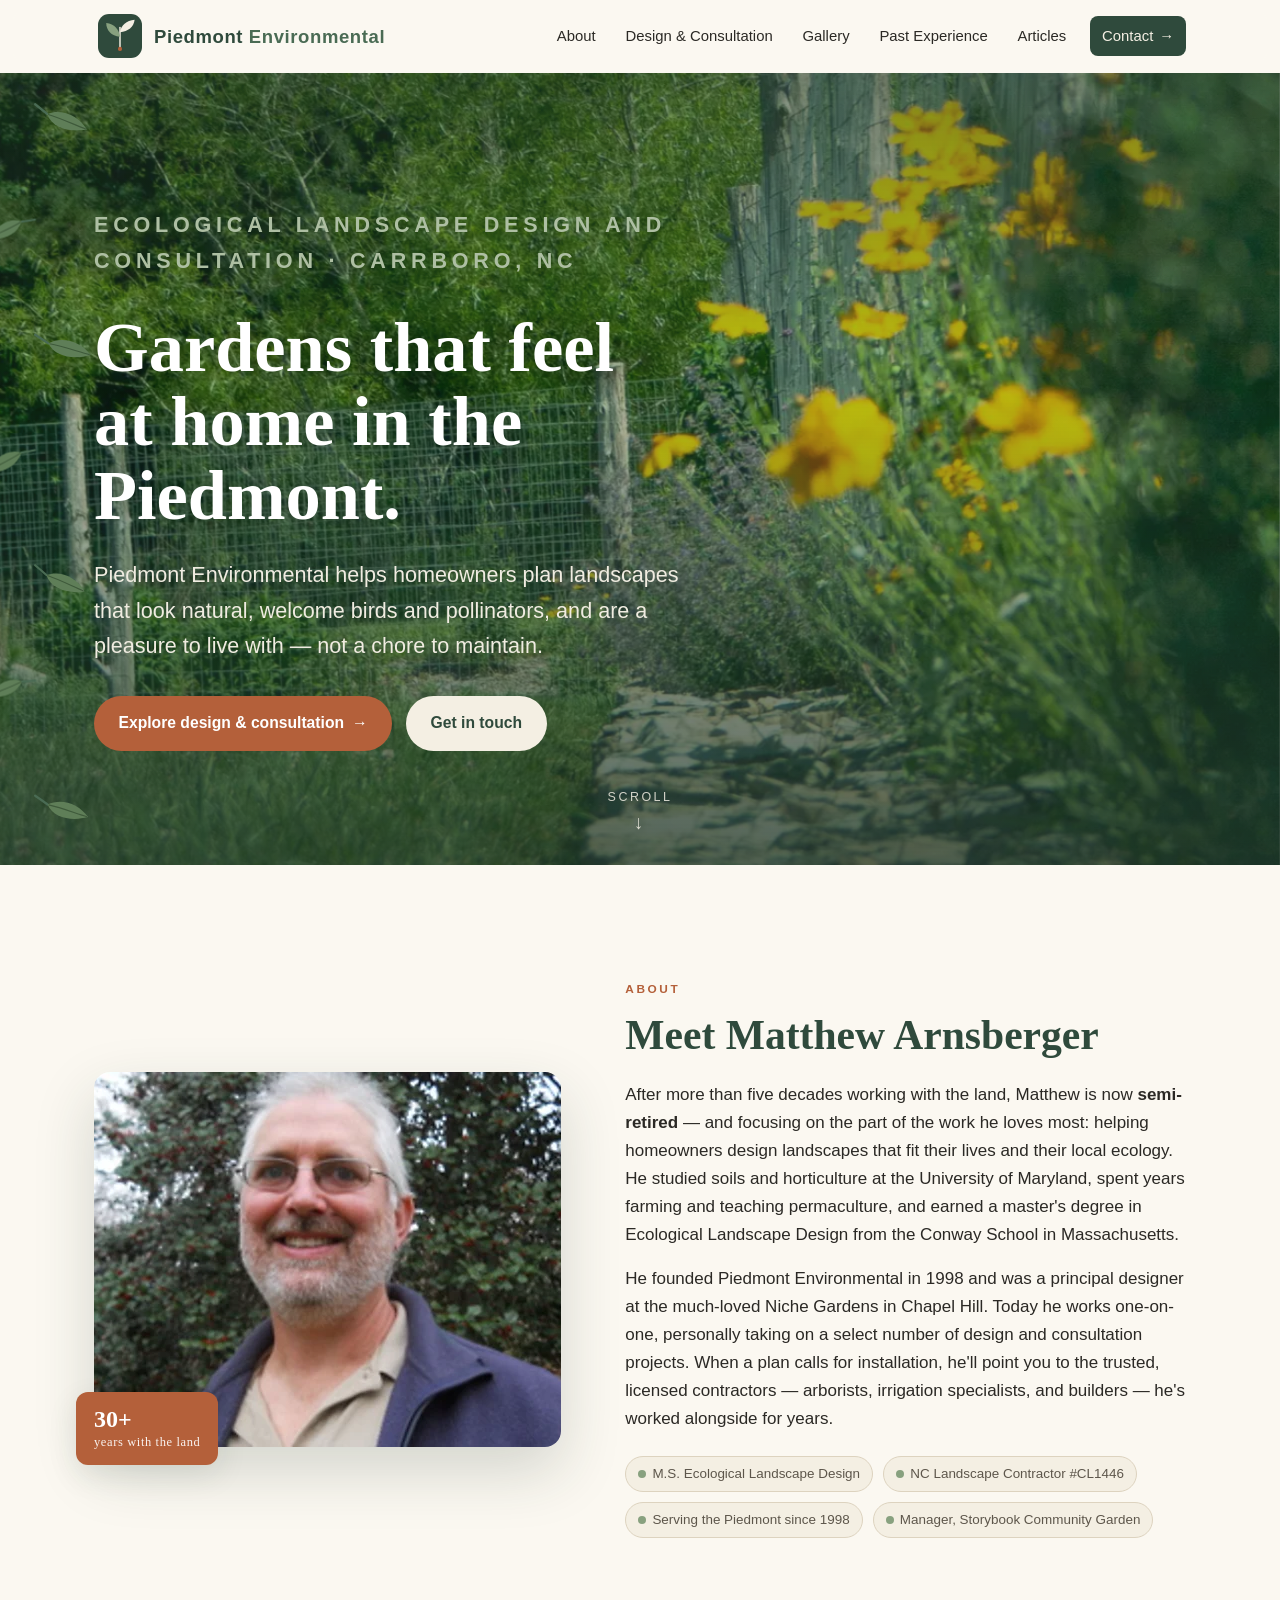
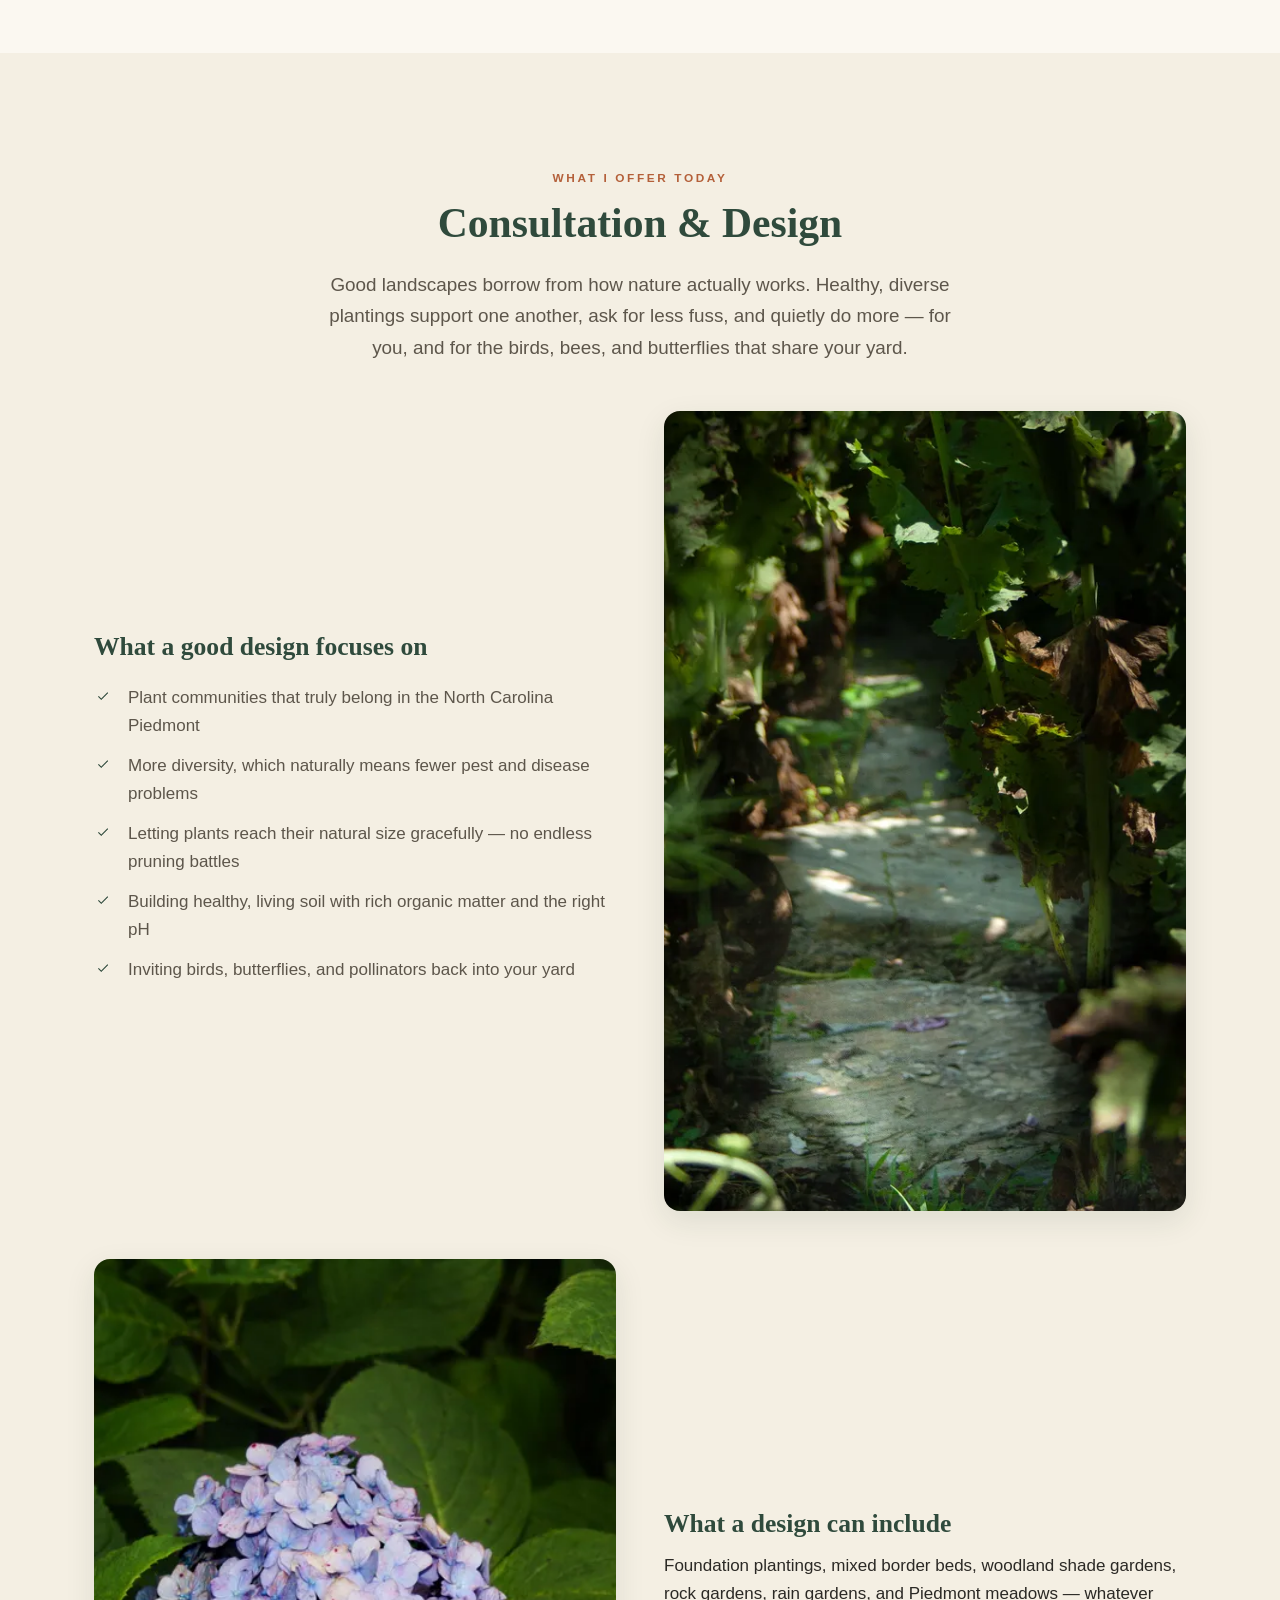
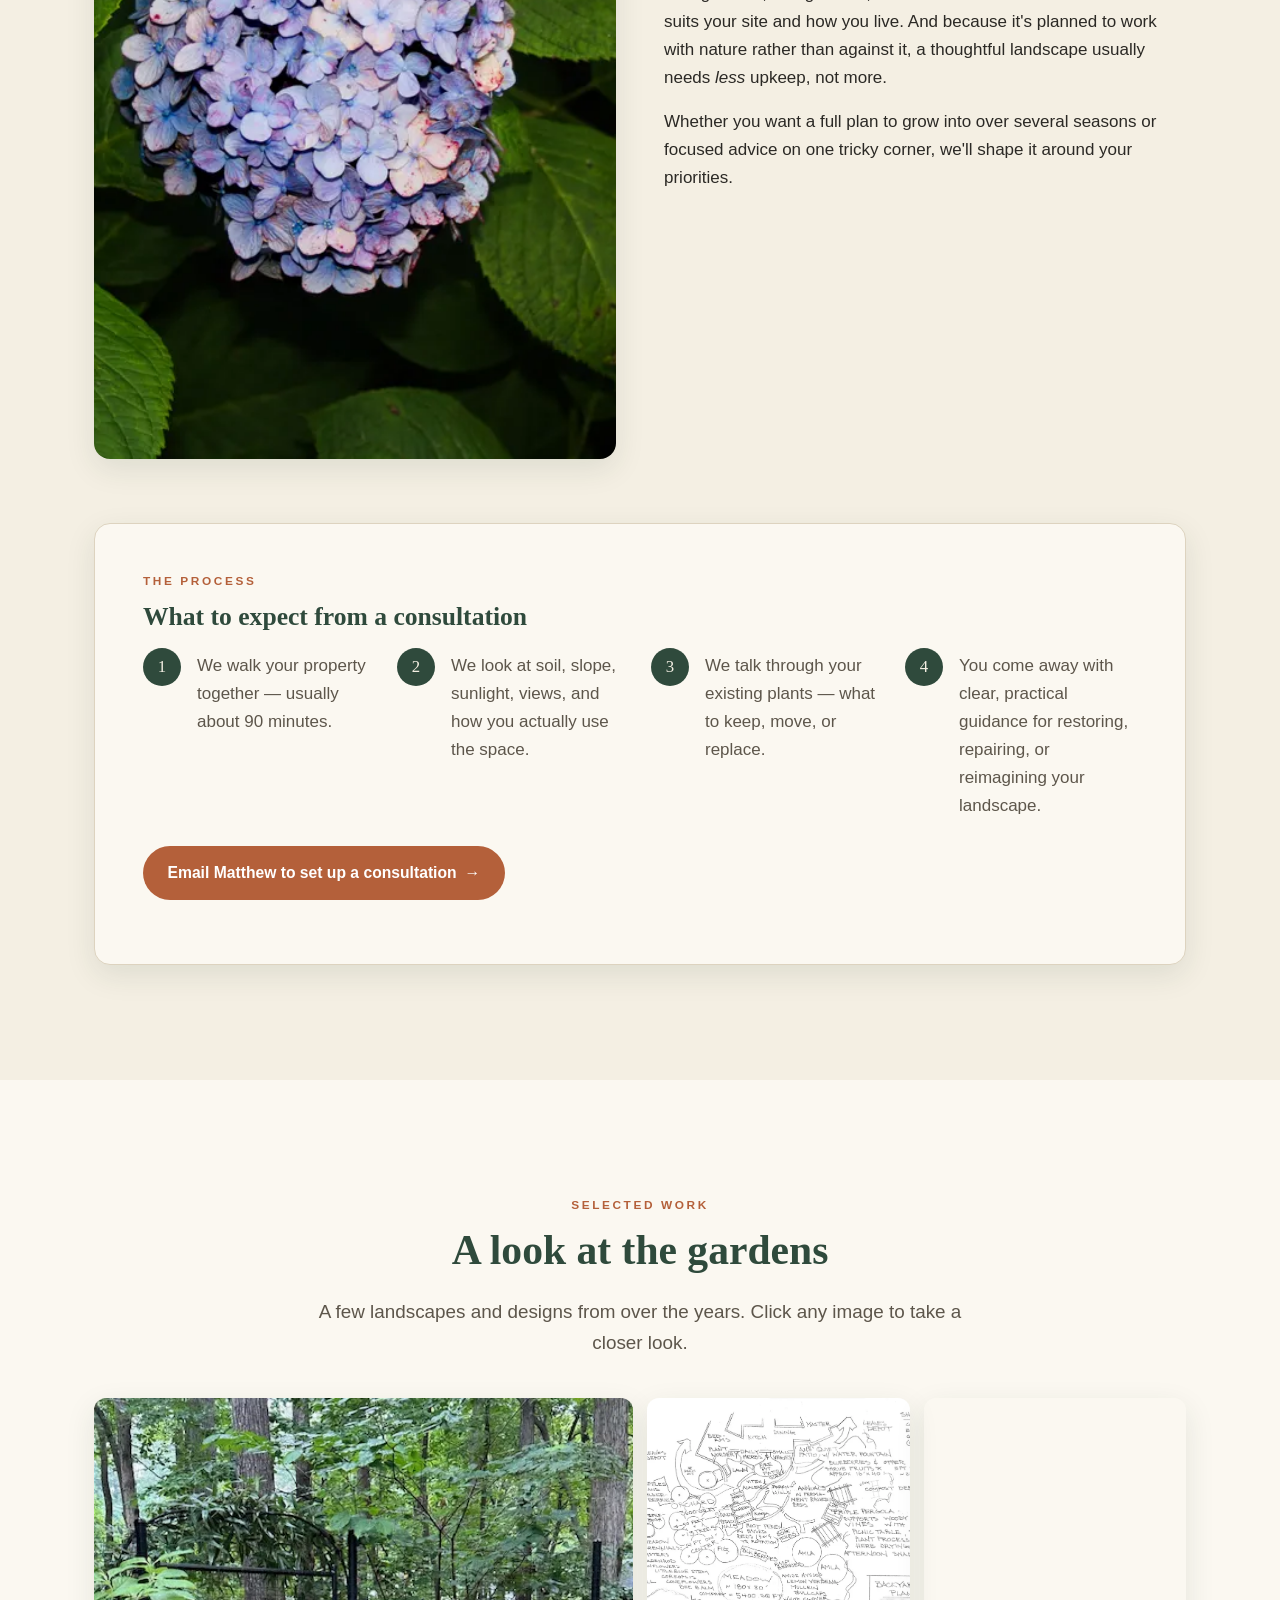
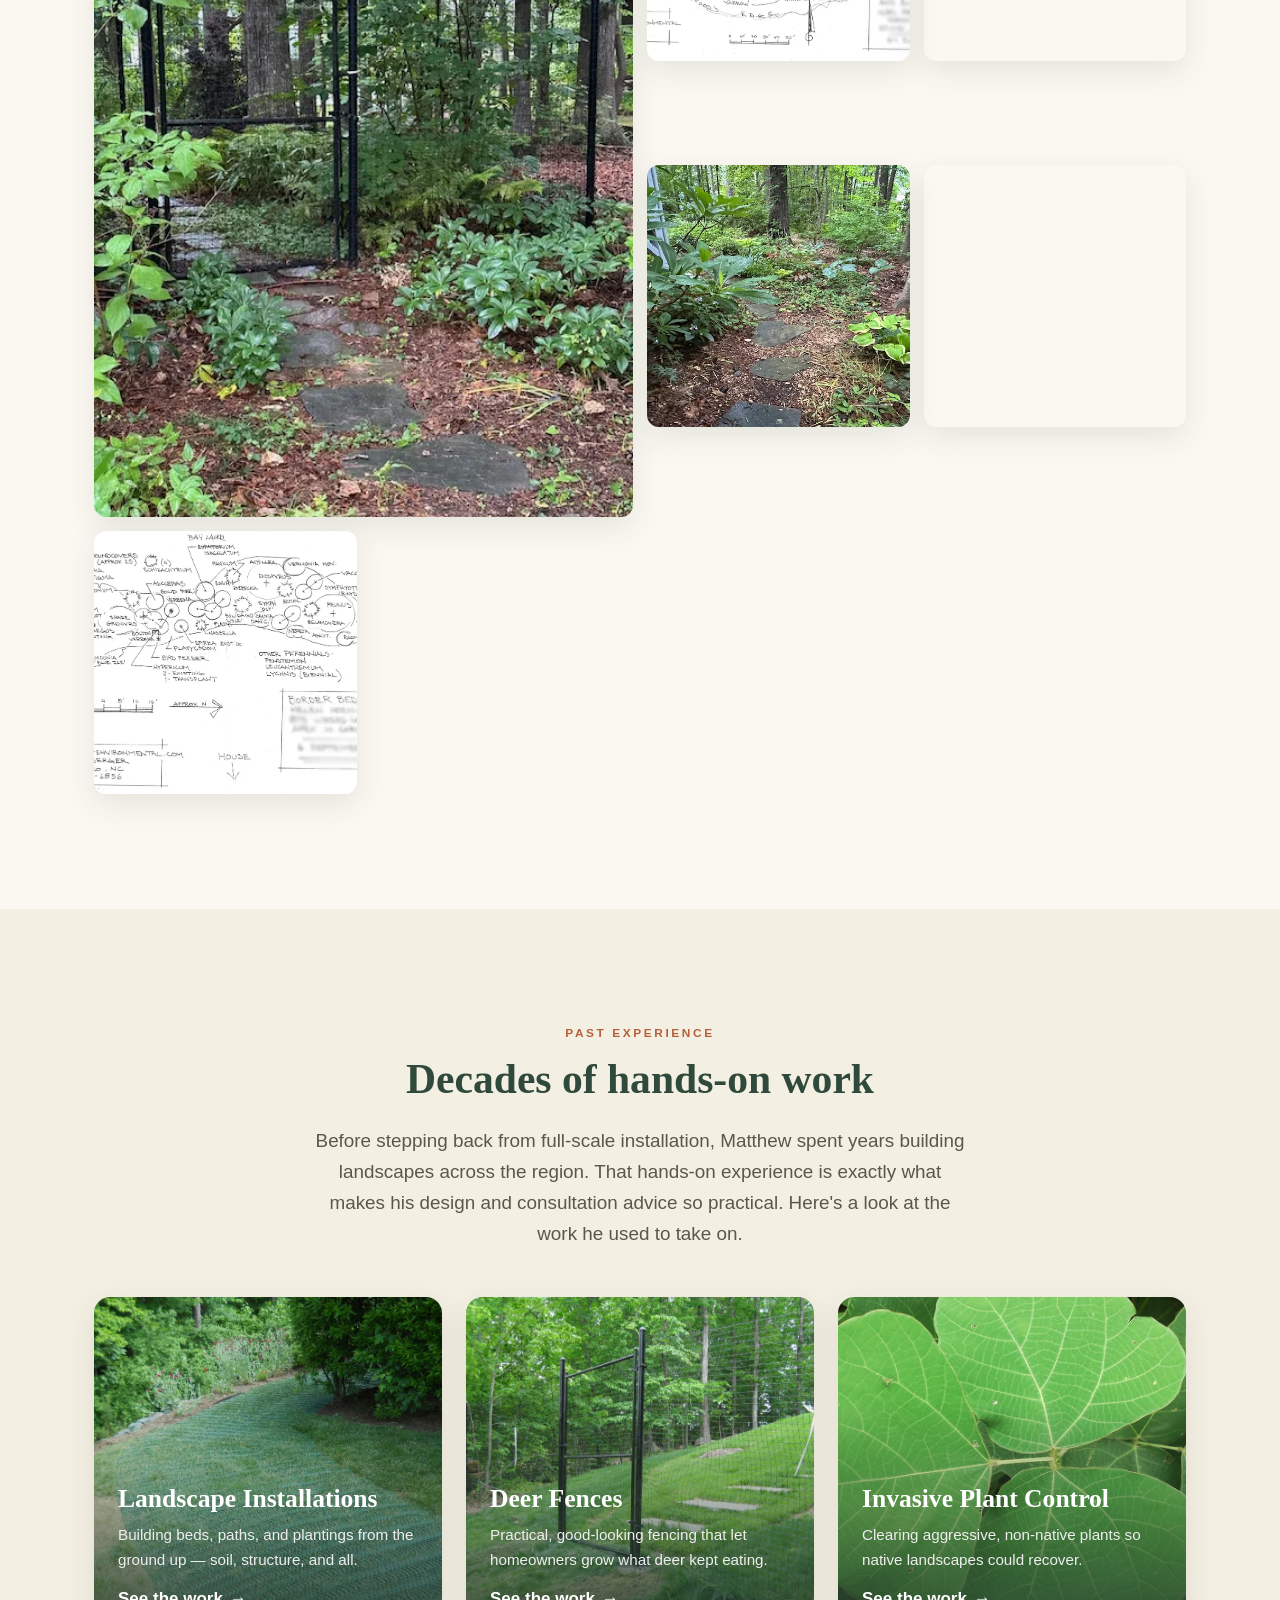
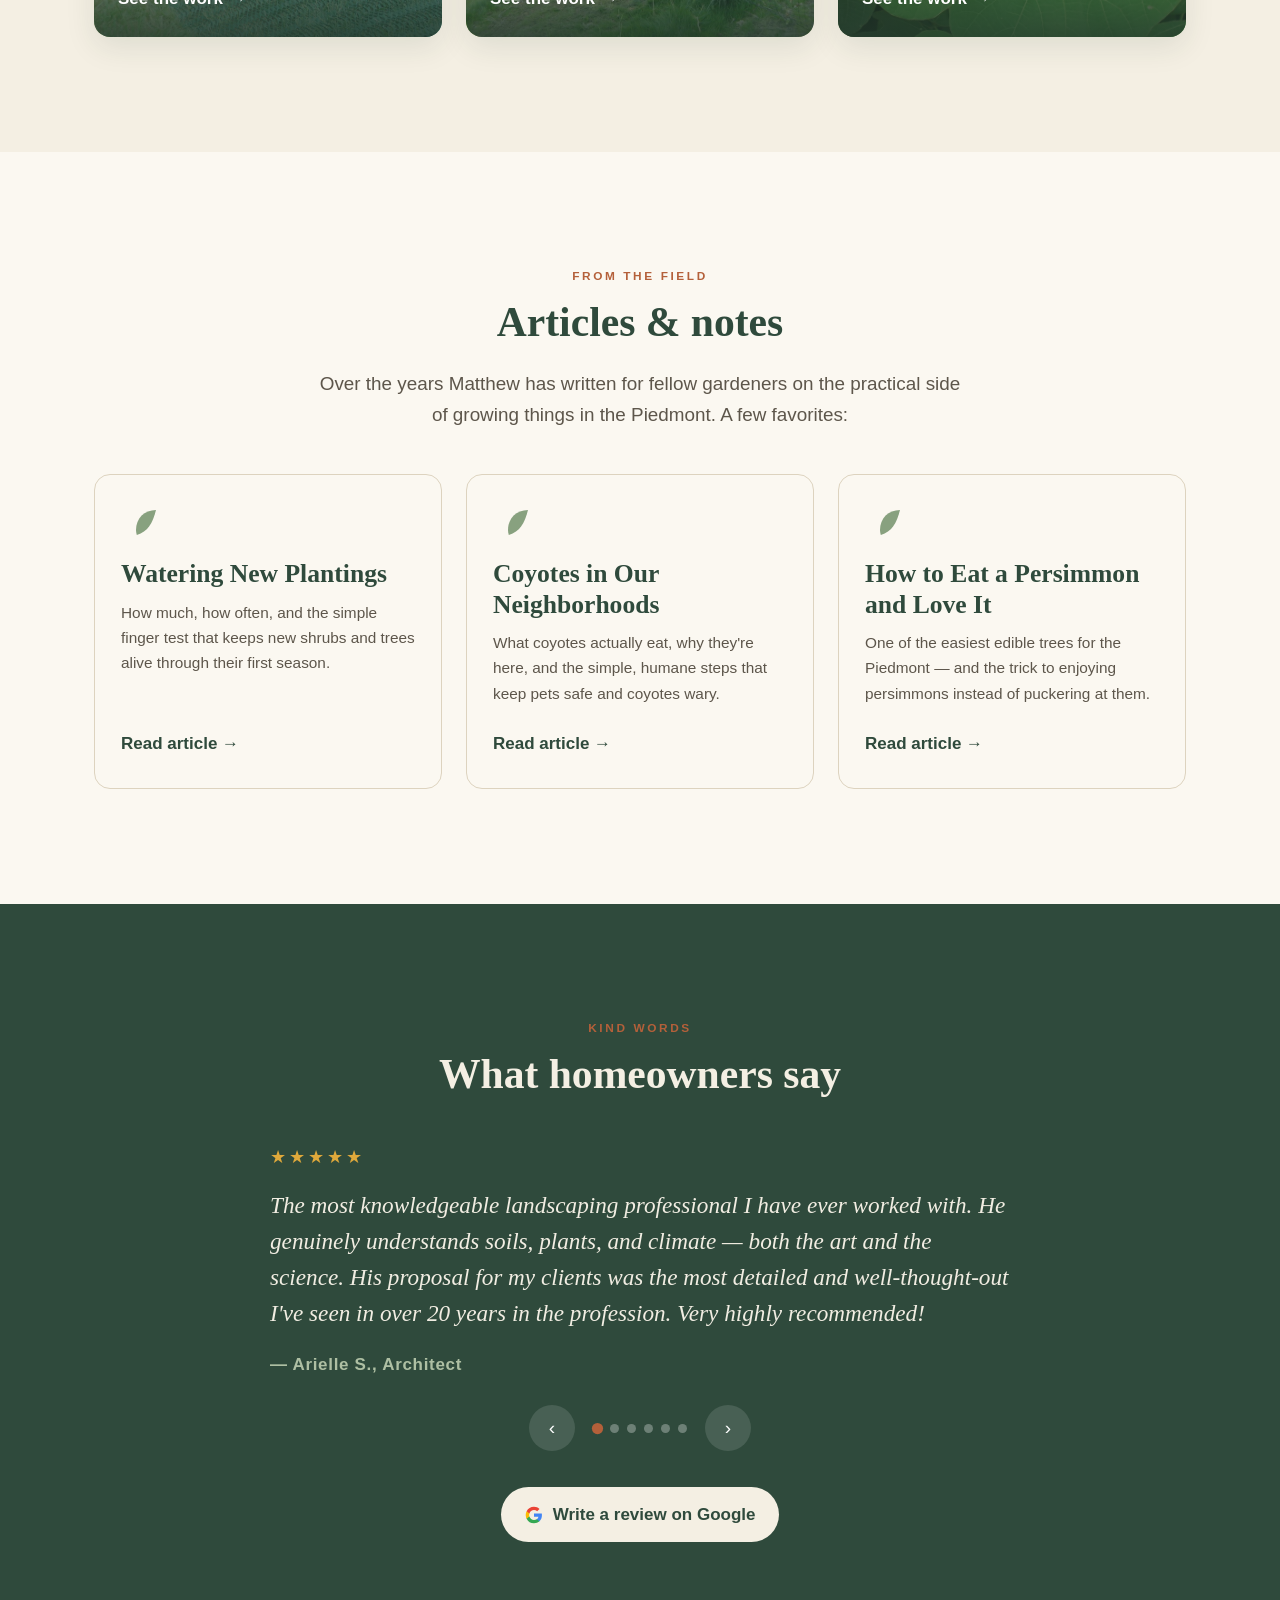
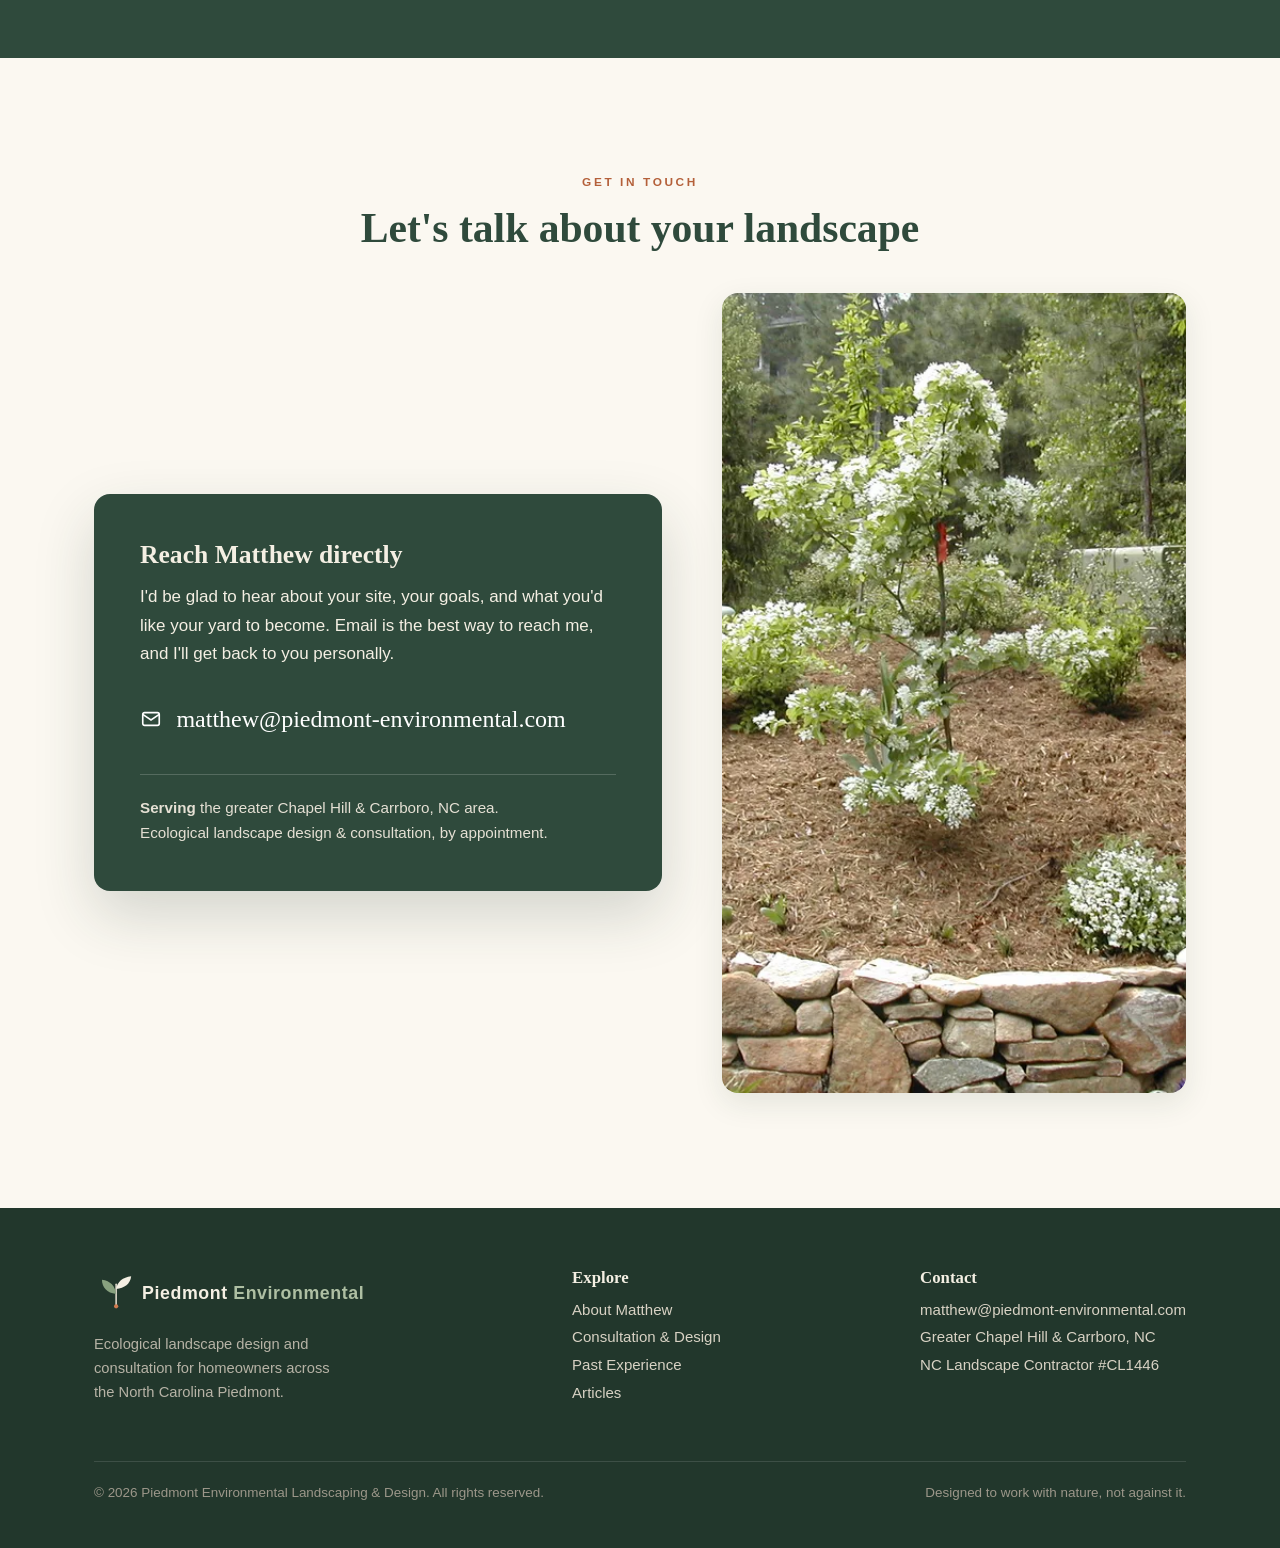
==== index.html @ 43427035 "First version." ====
<!doctype html>
<html lang="en">
  <head>
    <meta charset="UTF-8" />
    <meta name="viewport" content="width=device-width, initial-scale=1.0" />
    <title>Piedmont Environmental | Landscape Design &amp; Consultation</title>
    <meta
      name="description"
      content="Matthew Arnsberger of Piedmont Environmental offers ecological landscape design and consultation for homeowners in the Chapel Hill and Carrboro, NC area — gardens that look natural, support wildlife, and are easy to live with."
    />
    <link rel="icon" href="assets/logos/favicon.svg" type="image/svg+xml" />
    <link rel="apple-touch-icon" href="assets/logos/apple-touch-icon.png" />
    <link rel="stylesheet" href="css/style.css" />
    <script defer src="js/main.js"></script>
  </head>
  <body>
    <!-- Vine that grows down the page as you scroll, with attached leaves -->
    <div class="vine" aria-hidden="true">
      <svg viewBox="0 0 90 820" preserveAspectRatio="xMidYMin slice">
        <path
          class="vine-stem"
          fill="none"
          stroke="#4a6b54"
          stroke-width="3"
          stroke-linecap="round"
          d="M34 -10 C 28 30 44 55 36 95 C 28 135 44 160 36 200 C 28 240 44 265 36 305 C 28 345 44 370 36 410 C 28 450 44 475 36 515 C 28 555 44 580 36 620 C 28 660 44 685 36 725 C 30 760 34 790 36 820"
        />
        <g class="vine-leaves" fill="#5f7e58">
          <g class="vine-leaf-pos" data-y="95" transform="translate(36,95) rotate(26) scale(1.05)">
            <g class="vine-leaf">
              <path d="M0 0 C 5 1 9 2 13 3" fill="none" stroke="#4a6b54" stroke-width="2" stroke-linecap="round" />
              <path d="M13 3 C 22 -7 38 -8 50 0 C 38 9 22 12 13 3 Z" />
              <path d="M14 3 C 26 1 40 1 49 0" fill="none" stroke="#3f5a3b" stroke-width="1" />
            </g>
          </g>
          <g class="vine-leaf-pos" data-y="200" transform="translate(36,200) rotate(158) scale(0.92)">
            <g class="vine-leaf">
              <path d="M0 0 C 5 1 9 2 13 3" fill="none" stroke="#4a6b54" stroke-width="2" stroke-linecap="round" />
              <path d="M13 3 C 22 -7 38 -8 50 0 C 38 9 22 12 13 3 Z" />
              <path d="M14 3 C 26 1 40 1 49 0" fill="none" stroke="#3f5a3b" stroke-width="1" />
            </g>
          </g>
          <g class="vine-leaf-pos" data-y="305" transform="translate(36,305) rotate(20) scale(1.08)">
            <g class="vine-leaf">
              <path d="M0 0 C 5 1 9 2 13 3" fill="none" stroke="#4a6b54" stroke-width="2" stroke-linecap="round" />
              <path d="M13 3 C 22 -7 38 -8 50 0 C 38 9 22 12 13 3 Z" />
              <path d="M14 3 C 26 1 40 1 49 0" fill="none" stroke="#3f5a3b" stroke-width="1" />
            </g>
          </g>
          <g class="vine-leaf-pos" data-y="410" transform="translate(36,410) rotate(156) scale(0.96)">
            <g class="vine-leaf">
              <path d="M0 0 C 5 1 9 2 13 3" fill="none" stroke="#4a6b54" stroke-width="2" stroke-linecap="round" />
              <path d="M13 3 C 22 -7 38 -8 50 0 C 38 9 22 12 13 3 Z" />
              <path d="M14 3 C 26 1 40 1 49 0" fill="none" stroke="#3f5a3b" stroke-width="1" />
            </g>
          </g>
          <g class="vine-leaf-pos" data-y="515" transform="translate(36,515) rotate(28) scale(1.02)">
            <g class="vine-leaf">
              <path d="M0 0 C 5 1 9 2 13 3" fill="none" stroke="#4a6b54" stroke-width="2" stroke-linecap="round" />
              <path d="M13 3 C 22 -7 38 -8 50 0 C 38 9 22 12 13 3 Z" />
              <path d="M14 3 C 26 1 40 1 49 0" fill="none" stroke="#3f5a3b" stroke-width="1" />
            </g>
          </g>
          <g class="vine-leaf-pos" data-y="620" transform="translate(36,620) rotate(162) scale(0.9)">
            <g class="vine-leaf">
              <path d="M0 0 C 5 1 9 2 13 3" fill="none" stroke="#4a6b54" stroke-width="2" stroke-linecap="round" />
              <path d="M13 3 C 22 -7 38 -8 50 0 C 38 9 22 12 13 3 Z" />
              <path d="M14 3 C 26 1 40 1 49 0" fill="none" stroke="#3f5a3b" stroke-width="1" />
            </g>
          </g>
          <g class="vine-leaf-pos" data-y="725" transform="translate(36,725) rotate(22) scale(1.04)">
            <g class="vine-leaf">
              <path d="M0 0 C 5 1 9 2 13 3" fill="none" stroke="#4a6b54" stroke-width="2" stroke-linecap="round" />
              <path d="M13 3 C 22 -7 38 -8 50 0 C 38 9 22 12 13 3 Z" />
              <path d="M14 3 C 26 1 40 1 49 0" fill="none" stroke="#3f5a3b" stroke-width="1" />
            </g>
          </g>
        </g>
      </svg>
    </div>

    <!-- Header -->
    <header class="site-header">
      <div class="header-inner">
        <a
          class="brand"
          href="index.html"
          aria-label="Piedmont Environmental home"
        >
          <img
            src="assets/logos/logo-horizontal.svg"
            alt="Piedmont Environmental — Landscape Design &amp; Consultation"
          />
        </a>
        <button
          class="hamburger"
          aria-label="Toggle menu"
          aria-expanded="false"
        >
          <span></span><span></span><span></span>
        </button>
        <nav class="nav">
          <a href="#about">About</a>
          <a href="#design">Design &amp; Consultation</a>
          <a href="#gallery">Gallery</a>
          <a href="#experience">Past Experience</a>
          <a href="#writing">Articles</a>
          <a class="nav-cta" href="#contact"
            >Contact <span class="arr">→</span></a
          >
        </nav>
      </div>
    </header>

    <main>
      <!-- Hero -->
      <section class="hero" id="top">
        <div class="hero__bg">
          <img
            src="assets/img/hero-landscape.webp"
            alt="A lush, naturalistic Piedmont landscape"
            fetchpriority="high"
          />
        </div>
        <div class="hero__inner">
          <p class="eyebrow">
            Ecological Landscape Design and Consultation · Carrboro, NC
          </p>
          <h1>Gardens that feel at home in the Piedmont.</h1>
          <p>
            Piedmont Environmental helps homeowners plan landscapes that look
            natural, welcome birds and pollinators, and are a pleasure to live
            with — not a chore to maintain.
          </p>
          <div class="hero__cta">
            <a class="btn btn--primary" href="#design"
              >Explore design &amp; consultation <span class="arr">→</span></a
            >
            <a class="btn btn--light" href="#contact">Get in touch</a>
          </div>
        </div>
        <div class="scroll-hint">Scroll<span>↓</span></div>
      </section>

      <!-- About -->
      <section class="section section--paper" id="about">
        <div class="wrap">
          <div class="about-grid">
            <div class="about-photo reveal">
              <img
                src="assets/img/matthew-portrait.webp"
                alt="Matthew Arnsberger"
                width="500"
                height="375"
                loading="lazy"
                decoding="async"
              />
              <div class="about-badge">
                <b>30+</b><span>years with the land</span>
              </div>
            </div>
            <div class="about-text reveal d1">
              <p class="eyebrow">About</p>
              <h2>Meet Matthew Arnsberger</h2>
              <p>
                After more than five decades working with the land, Matthew is
                now <strong>semi-retired</strong> — and focusing on the part of
                the work he loves most: helping homeowners design landscapes
                that fit their lives and their local ecology. He studied soils
                and horticulture at the University of Maryland, spent years
                farming and teaching permaculture, and earned a master's degree
                in Ecological Landscape Design from the Conway School in
                Massachusetts.
              </p>
              <p>
                He founded Piedmont Environmental in 1998 and was a principal
                designer at the much-loved Niche Gardens in Chapel Hill. Today
                he works one-on-one, personally taking on a select number of
                design and consultation projects. When a plan calls for
                installation, he'll point you to the trusted, licensed
                contractors — arborists, irrigation specialists, and builders —
                he's worked alongside for years.
              </p>
              <div class="creditials">
                <span class="chip">M.S. Ecological Landscape Design</span>
                <span class="chip">NC Landscape Contractor #CL1446</span>
                <span class="chip">Serving the Piedmont since 1998</span>
                <span class="chip">Manager, Storybook Community Garden</span>
              </div>
            </div>
          </div>
        </div>
      </section>

      <!-- Consultation & Design -->
      <section class="section section--stone" id="design">
        <div class="wrap">
          <div class="center reveal">
            <p class="eyebrow">What I Offer Today</p>
            <h2>Consultation &amp; Design</h2>
            <p class="lead">
              Good landscapes borrow from how nature actually works. Healthy,
              diverse plantings support one another, ask for less fuss, and
              quietly do more — for you, and for the birds, bees, and
              butterflies that share your yard.
            </p>
          </div>

          <div class="svc-grid">
            <div class="reveal">
              <h3>What a good design focuses on</h3>
              <ul class="tick-list">
                <li>
                  Plant communities that truly belong in the North Carolina
                  Piedmont
                </li>
                <li>
                  More diversity, which naturally means fewer pest and disease
                  problems
                </li>
                <li>
                  Letting plants reach their natural size gracefully — no
                  endless pruning battles
                </li>
                <li>
                  Building healthy, living soil with rich organic matter and the
                  right pH
                </li>
                <li>
                  Inviting birds, butterflies, and pollinators back into your
                  yard
                </li>
              </ul>
            </div>
            <img
              class="reveal d1"
              src="assets/img/consult-emphasize.webp"
              alt="A thriving native planting"
              width="1000"
              height="800"
              loading="lazy"
              decoding="async"
            />
          </div>

          <div class="svc-grid reverse">
            <div class="reveal">
              <h3>What a design can include</h3>
              <p>
                Foundation plantings, mixed border beds, woodland shade gardens,
                rock gardens, rain gardens, and Piedmont meadows — whatever
                suits your site and how you live. And because it's planned to
                work with nature rather than against it, a thoughtful landscape
                usually needs <em>less</em> upkeep, not more.
              </p>
              <p>
                Whether you want a full plan to grow into over several seasons
                or focused advice on one tricky corner, we'll shape it around
                your priorities.
              </p>
            </div>
            <img
              class="reveal d1"
              src="assets/img/consult-design.webp"
              alt="A designed garden border"
              width="1000"
              height="800"
              loading="lazy"
              decoding="async"
            />
          </div>

          <div class="expect reveal">
            <p class="eyebrow">The Process</p>
            <h3>What to expect from a consultation</h3>
            <ol>
              <li>
                We walk your property together — usually about 90 minutes.
              </li>
              <li>
                We look at soil, slope, sunlight, views, and how you actually
                use the space.
              </li>
              <li>
                We talk through your existing plants — what to keep, move, or
                replace.
              </li>
              <li>
                You come away with clear, practical guidance for restoring,
                repairing, or reimagining your landscape.
              </li>
            </ol>
            <p style="margin-top: 1.6rem">
              <a class="btn btn--primary" href="#contact"
                >Email Matthew to set up a consultation
                <span class="arr">→</span></a
              >
            </p>
          </div>
        </div>
      </section>

      <!-- Gallery -->
      <section class="section section--paper" id="gallery">
        <div class="wrap">
          <div class="center reveal">
            <p class="eyebrow">Selected Work</p>
            <h2>A look at the gardens</h2>
            <p class="lead">
              A few landscapes and designs from over the years. Click any image
              to take a closer look.
            </p>
          </div>
          <div class="gallery reveal">
            <figure data-lightbox data-full="assets/img/gallery-1.webp">
              <img
                src="assets/img/gallery-1.webp"
                alt="Landscape project"
                loading="lazy"
                decoding="async"
              />
            </figure>
            <figure data-lightbox data-full="assets/img/gallery-2.webp">
              <img
                src="assets/img/gallery-2.webp"
                alt="Native garden design"
                loading="lazy"
                decoding="async"
              />
            </figure>
            <figure data-lightbox data-full="assets/img/gallery-3.webp">
              <img
                src="assets/img/gallery-3.webp"
                alt="Garden installation"
                loading="lazy"
                decoding="async"
              />
            </figure>
            <figure data-lightbox data-full="assets/img/gallery-4.webp">
              <img
                src="assets/img/gallery-4.webp"
                alt="Planted border"
                loading="lazy"
                decoding="async"
              />
            </figure>
            <figure data-lightbox data-full="assets/img/gallery-5.webp">
              <img
                src="assets/img/gallery-5.webp"
                alt="Fenced garden"
                loading="lazy"
                decoding="async"
              />
            </figure>
            <figure data-lightbox data-full="assets/img/gallery-6.webp">
              <img
                src="assets/img/gallery-6.webp"
                alt="Landscape design layout"
                loading="lazy"
                decoding="async"
              />
            </figure>
          </div>
        </div>
      </section>

      <!-- Past experience -->
      <section class="section section--stone" id="experience">
        <div class="wrap">
          <div class="center reveal">
            <p class="eyebrow">Past Experience</p>
            <h2>Decades of hands-on work</h2>
            <p class="lead">
              Before stepping back from full-scale installation, Matthew spent
              years building landscapes across the region. That hands-on
              experience is exactly what makes his design and consultation
              advice so practical. Here's a look at the work he used to take on.
            </p>
          </div>
          <div class="cards">
            <a class="exp-card reveal" href="past-installations.html">
              <img
                src="assets/img/past-installs.webp"
                alt="Landscape installation work"
                loading="lazy"
                decoding="async"
              />
              <div class="exp-card__body">
                <h3>Landscape Installations</h3>
                <p>
                  Building beds, paths, and plantings from the ground up — soil,
                  structure, and all.
                </p>
                <span class="more"
                  >See the work <span class="arr">→</span></span
                >
              </div>
            </a>
            <a class="exp-card reveal d1" href="past-deer-fences.html">
              <img
                src="assets/img/fence-card.webp"
                alt="Deer fence installation"
                loading="lazy"
                decoding="async"
              />
              <div class="exp-card__body">
                <h3>Deer Fences</h3>
                <p>
                  Practical, good-looking fencing that let homeowners grow what
                  deer kept eating.
                </p>
                <span class="more"
                  >See the work <span class="arr">→</span></span
                >
              </div>
            </a>
            <a class="exp-card reveal d2" href="past-invasive-control.html">
              <img
                src="assets/img/past-invasive.webp"
                alt="Invasive plant control"
                loading="lazy"
                decoding="async"
              />
              <div class="exp-card__body">
                <h3>Invasive Plant Control</h3>
                <p>
                  Clearing aggressive, non-native plants so native landscapes
                  could recover.
                </p>
                <span class="more"
                  >See the work <span class="arr">→</span></span
                >
              </div>
            </a>
          </div>
        </div>
      </section>

      <!-- Writing -->
      <section class="section section--paper" id="writing">
        <div class="wrap">
          <div class="center reveal">
            <p class="eyebrow">From the Field</p>
            <h2>Articles &amp; notes</h2>
            <p class="lead">
              Over the years Matthew has written for fellow gardeners on the
              practical side of growing things in the Piedmont. A few favorites:
            </p>
          </div>
          <div class="writing-grid">
            <a
              class="article-card reveal"
              href="articles/watering-new-plantings.html"
            >
              <svg class="leaf-tag" viewBox="0 0 24 24" fill="currentColor">
                <path
                  d="M21 3c-7 0-12 5-12 12 0 1 .2 2 .5 3C16 16 19 11 21 3z"
                />
              </svg>
              <h3>Watering New Plantings</h3>
              <p>
                How much, how often, and the simple finger test that keeps new
                shrubs and trees alive through their first season.
              </p>
              <span class="more">Read article <span class="arr">→</span></span>
            </a>
            <a
              class="article-card reveal d1"
              href="articles/coyotes-in-our-neighborhoods.html"
            >
              <svg class="leaf-tag" viewBox="0 0 24 24" fill="currentColor">
                <path
                  d="M21 3c-7 0-12 5-12 12 0 1 .2 2 .5 3C16 16 19 11 21 3z"
                />
              </svg>
              <h3>Coyotes in Our Neighborhoods</h3>
              <p>
                What coyotes actually eat, why they're here, and the simple,
                humane steps that keep pets safe and coyotes wary.
              </p>
              <span class="more">Read article <span class="arr">→</span></span>
            </a>
            <a
              class="article-card reveal d2"
              href="articles/how-to-eat-a-persimmon.html"
            >
              <svg class="leaf-tag" viewBox="0 0 24 24" fill="currentColor">
                <path
                  d="M21 3c-7 0-12 5-12 12 0 1 .2 2 .5 3C16 16 19 11 21 3z"
                />
              </svg>
              <h3>How to Eat a Persimmon and Love It</h3>
              <p>
                One of the easiest edible trees for the Piedmont — and the trick
                to enjoying persimmons instead of puckering at them.
              </p>
              <span class="more">Read article <span class="arr">→</span></span>
            </a>
          </div>
        </div>
      </section>

      <!-- Testimonials -->
      <section class="section section--green" id="reviews">
        <div class="wrap">
          <div class="center reveal">
            <p class="eyebrow">Kind Words</p>
            <h2>What homeowners say</h2>
          </div>
          <div class="reviews reveal">
            <div class="reviews__track">
              <figure class="review">
                <div class="stars" aria-label="5 out of 5 stars">★★★★★</div>
                <blockquote>
                  The most knowledgeable landscaping professional I have ever
                  worked with. He genuinely understands soils, plants, and
                  climate — both the art and the science. His proposal for my
                  clients was the most detailed and well-thought-out I've seen
                  in over 20 years in the profession. Very highly recommended!
                </blockquote>
                <cite>— Arielle S., Architect</cite>
              </figure>
              <figure class="review">
                <div class="stars" aria-label="5 out of 5 stars">★★★★★</div>
                <blockquote>
                  We searched for a landscape pro focused on native plantings
                  and building an ecosystem around them, and found Matthew. The
                  beauty and functioning ecosystem we've already achieved is
                  spectacular — many more birds, butterflies, bees, and little
                  critters to share our space with. His process takes your
                  unique space and practical needs into account, which makes it
                  fun to take on.
                </blockquote>
                <cite>— Mel F., Homeowner</cite>
              </figure>
              <figure class="review">
                <div class="stars" aria-label="5 out of 5 stars">★★★★★</div>
                <blockquote>
                  Piedmont takes consulting to a whole new level. They explained
                  things in a way both a professional and a homeowner could
                  understand, and their suggestions were practical and workable.
                  The plants, designs, and improvements they recommended haven't
                  just worked — they've made my landscape thrive. I'll be a
                  returning customer!
                </blockquote>
                <cite>— Paul C., Homeowner</cite>
              </figure>
              <figure class="review">
                <div class="stars" aria-label="5 out of 5 stars">★★★★★</div>
                <blockquote>
                  Matthew consistently does quality work. His landscapes look
                  beautiful and last, thanks to his use of native plants and
                  healthy soil. He is the best gardener we have ever had.
                </blockquote>
                <cite>— Cheri M., Homeowner</cite>
              </figure>
              <figure class="review">
                <div class="stars" aria-label="5 out of 5 stars">★★★★★</div>
                <blockquote>
                  Picture-perfect work, and a pleasure to work with — friendly,
                  insightful, and genuinely good at what they do.
                </blockquote>
                <cite>— Michelle S., Homeowner</cite>
              </figure>
              <figure class="review">
                <div class="stars" aria-label="5 out of 5 stars">★★★★★</div>
                <blockquote>
                  Best landscaper in North Carolina — knowledgeable and truly
                  environmentally minded.
                </blockquote>
                <cite>— Gray B., Homeowner</cite>
              </figure>
            </div>
            <div class="reviews__nav">
              <button class="prev" aria-label="Previous review">‹</button>
              <div class="dots" role="tablist" aria-label="Choose review"></div>
              <button class="next" aria-label="Next review">›</button>
            </div>
          </div>
          <div class="review-actions reveal">
            <a
              class="gbtn"
              href="https://search.google.com/local/writereview?placeid=ChIJD62eljjDrIkR5rwbrFBI9wM"
              target="_blank"
              rel="noopener"
            >
              <svg viewBox="0 0 24 24">
                <path
                  fill="#4285F4"
                  d="M22.56 12.25c0-.78-.07-1.53-.2-2.25H12v4.26h5.92a5.06 5.06 0 0 1-2.2 3.32v2.77h3.57c2.08-1.92 3.27-4.74 3.27-8.1z"
                />
                <path
                  fill="#34A853"
                  d="M12 23c2.97 0 5.46-.98 7.28-2.66l-3.57-2.77c-.98.66-2.23 1.06-3.71 1.06-2.86 0-5.29-1.93-6.16-4.53H2.18v2.84A11 11 0 0 0 12 23z"
                />
                <path
                  fill="#FBBC05"
                  d="M5.84 14.1a6.6 6.6 0 0 1 0-4.2V7.06H2.18a11 11 0 0 0 0 9.88l3.66-2.84z"
                />
                <path
                  fill="#EA4335"
                  d="M12 5.38c1.62 0 3.06.56 4.21 1.64l3.15-3.15C17.45 2.09 14.97 1 12 1A11 11 0 0 0 2.18 7.06l3.66 2.84C6.71 7.3 9.14 5.38 12 5.38z"
                />
              </svg>
              Write a review on Google
            </a>
          </div>
        </div>
      </section>

      <!-- Contact -->
      <section class="section section--paper" id="contact">
        <div class="wrap">
          <div class="center reveal">
            <p class="eyebrow">Get in Touch</p>
            <h2>Let's talk about your landscape</h2>
          </div>
          <div class="contact-grid">
            <div class="contact-card reveal">
              <h3>Reach Matthew directly</h3>
              <p>
                I'd be glad to hear about your site, your goals, and what you'd
                like your yard to become. Email is the best way to reach me, and
                I'll get back to you personally.
              </p>
              <a
                class="contact-email"
                href="mailto:matthew@piedmont-environmental.com"
              >
                <svg
                  width="22"
                  height="22"
                  viewBox="0 0 24 24"
                  fill="none"
                  stroke="currentColor"
                  stroke-width="1.8"
                >
                  <rect x="3" y="5" width="18" height="14" rx="2" />
                  <path d="m3 7 9 6 9-6" />
                </svg>
                matthew@piedmont-environmental.com
              </a>
              <div class="contact-meta">
                <strong>Serving</strong> the greater Chapel Hill &amp; Carrboro,
                NC area.<br />
                Ecological landscape design &amp; consultation, by appointment.
              </div>
            </div>
            <div class="contact-illus reveal d1">
              <img
                src="assets/img/consultation.webp"
                alt="Matthew consulting in a garden"
                width="800"
                height="800"
                loading="lazy"
                decoding="async"
              />
            </div>
          </div>
        </div>
      </section>
    </main>

    <!-- Footer -->
    <footer class="site-footer">
      <div class="wrap">
        <div class="footer-top">
          <div class="footer-brand">
            <img
              src="assets/logos/logo-horizontal-light.svg"
              alt="Piedmont Environmental"
            />
            <p>
              Ecological landscape design and consultation for homeowners across
              the North Carolina Piedmont.
            </p>
          </div>
          <div class="footer-col">
            <h4>Explore</h4>
            <p><a href="#about">About Matthew</a></p>
            <p><a href="#design">Consultation &amp; Design</a></p>
            <p><a href="#experience">Past Experience</a></p>
            <p><a href="#writing">Articles</a></p>
          </div>
          <div class="footer-col">
            <h4>Contact</h4>
            <p>
              <a href="mailto:matthew@piedmont-environmental.com"
                >matthew@piedmont-environmental.com</a
              >
            </p>
            <p>Greater Chapel Hill &amp; Carrboro, NC</p>
            <p>NC Landscape Contractor #CL1446</p>
          </div>
        </div>
        <div class="footer-bottom">
          <p>
            © <span id="year">2026</span> Piedmont Environmental Landscaping
            &amp; Design. All rights reserved.
          </p>
          <p>Designed to work with nature, not against it.</p>
        </div>
      </div>
    </footer>

    <!-- Lightbox -->
    <div class="lightbox" aria-hidden="true">
      <button class="lightbox__close" aria-label="Close">×</button>
      <button class="lightbox__nav prev" aria-label="Previous">‹</button>
      <img src="" alt="Enlarged landscape image" />
      <button class="lightbox__nav next" aria-label="Next">›</button>
    </div>
  </body>
</html>
---- css/style.css ----
/* =========================================================
   Piedmont Environmental — Forest & Stone
   ========================================================= */
:root{
  --green:#2f4a3c;
  --green-deep:#22372c;
  --green-mid:#4a6b54;
  --sage:#88a17f;
  --sage-soft:#aebfa3;
  --stone:#f4efe3;
  --stone-2:#ece4d3;
  --paper:#fbf8f1;
  --ink:#2b2925;
  --ink-soft:#5d564b;
  --rust:#b4603a;
  --rust-deep:#9a4f2e;
  --line:#ddd3bf;

  --serif:"Georgia","Times New Roman",serif;
  --sans:"Helvetica Neue",Helvetica,Arial,sans-serif;

  --wrap:1140px;
  --gap:clamp(20px,4vw,40px);
  --radius:16px;
  --shadow:0 10px 30px rgba(34,55,44,.10);
  --shadow-lg:0 24px 60px rgba(34,55,44,.18);
}

*{box-sizing:border-box}
html{scroll-behavior:smooth}
@media (prefers-reduced-motion:reduce){html{scroll-behavior:auto}}

body{
  margin:0;
  font-family:var(--sans);
  color:var(--ink);
  background:var(--paper);
  line-height:1.65;
  font-size:17px;
  -webkit-font-smoothing:antialiased;
  overflow-x:hidden;
}
img{max-width:100%;display:block}
a{color:var(--green);text-decoration:none}
a:hover{color:var(--rust)}

h1,h2,h3,h4{font-family:var(--serif);color:var(--green);line-height:1.18;font-weight:600;margin:0 0 .5em}
h2{font-size:clamp(1.7rem,3.4vw,2.6rem)}
h3{font-size:clamp(1.25rem,2.2vw,1.6rem)}
p{margin:0 0 1rem}
.eyebrow{
  font-family:var(--sans);text-transform:uppercase;letter-spacing:.22em;
  font-size:.74rem;font-weight:700;color:var(--rust);margin:0 0 .7rem;
}

.wrap{max-width:var(--wrap);margin:0 auto;padding:0 24px}
.section{padding:clamp(64px,9vw,120px) 0;position:relative}
.section--stone{background:var(--stone)}
.section--green{background:var(--green);color:var(--stone)}
.section--green h2,.section--green h3{color:var(--stone)}
.section--paper{background:var(--paper)}
.lead{font-size:1.18rem;color:var(--ink-soft);max-width:62ch}
.center{text-align:center}
.center .lead{margin-left:auto;margin-right:auto}

/* Buttons */
.btn{
  display:inline-flex;align-items:center;gap:.5em;
  font-family:var(--sans);font-weight:600;font-size:.98rem;
  padding:.85em 1.5em;border-radius:999px;border:1.5px solid transparent;
  cursor:pointer;transition:transform .25s ease,background .25s ease,color .25s ease,box-shadow .25s ease;
}
.btn .arr{transition:transform .25s ease}
.btn:hover .arr{transform:translateX(4px)}
.btn--primary{background:var(--rust);color:#fff}
.btn--primary:hover{background:var(--rust-deep);color:#fff;box-shadow:0 10px 24px rgba(154,79,46,.3)}
.btn--ghost{border-color:var(--green);color:var(--green)}
.btn--ghost:hover{background:var(--green);color:var(--stone)}
.btn--light{background:var(--stone);color:var(--green)}
.btn--light:hover{background:#fff;color:var(--rust)}

/* =========================================================
   Header / nav
   ========================================================= */
.site-header{
  position:sticky;top:0;z-index:50;
  background:rgba(251,248,241,.85);
  backdrop-filter:saturate(140%) blur(10px);
  border-bottom:1px solid transparent;
  transition:box-shadow .3s ease,border-color .3s ease,background .3s ease;
}
.site-header.scrolled{box-shadow:0 4px 20px rgba(34,55,44,.08);border-color:var(--line)}
.header-inner{max-width:var(--wrap);margin:0 auto;padding:10px 24px;
  display:flex;align-items:center;justify-content:space-between;gap:16px}
.brand{display:flex;align-items:center}
.brand img{height:52px;width:auto}
.nav{display:flex;align-items:center;gap:6px}
.nav a{
  font-family:var(--sans);font-size:.93rem;font-weight:500;color:var(--ink);
  padding:.5em .8em;border-radius:8px;transition:color .2s,background .2s;
}
.nav a:hover{color:var(--green);background:var(--stone-2)}
.nav .nav-cta{
  margin-left:6px;background:var(--green);color:var(--stone);
  display:inline-flex;align-items:center;gap:.4em;
}
.nav .nav-cta:hover{background:var(--rust);color:#fff}
.hamburger{display:none;background:none;border:0;cursor:pointer;padding:8px;
  width:44px;height:44px;border-radius:8px}
.hamburger span{display:block;width:24px;height:2px;background:var(--green);margin:5px auto;transition:.3s}
.hamburger.open span:nth-child(1){transform:translateY(7px) rotate(45deg)}
.hamburger.open span:nth-child(2){opacity:0}
.hamburger.open span:nth-child(3){transform:translateY(-7px) rotate(-45deg)}

@media (max-width:880px){
  .hamburger{display:block}
  .brand img{height:42px}
  .nav{
    position:fixed;inset:64px 0 auto 0;flex-direction:column;align-items:stretch;gap:0;
    background:var(--paper);border-bottom:1px solid var(--line);padding:10px 16px 18px;
    transform:translateY(-130%);transition:transform .35s cubic-bezier(.2,.7,.2,1);
    box-shadow:var(--shadow);
  }
  .nav.open{transform:translateY(0)}
  .nav a{padding:.85em .6em;border-radius:8px}
  .nav .nav-cta{margin:8px 0 0;justify-content:center}
}

/* =========================================================
   Hero
   ========================================================= */
.hero{
  position:relative;min-height:88vh;display:flex;align-items:center;
  color:var(--stone);overflow:hidden;isolation:isolate;
}
.hero__bg{position:absolute;inset:0;z-index:-2}
.hero__bg img{width:100%;height:115%;object-fit:cover;will-change:transform}
.hero::after{content:"";position:absolute;inset:0;z-index:-1;
  background:linear-gradient(180deg,rgba(34,55,44,.55),rgba(34,55,44,.30) 40%,rgba(34,55,44,.78))}
.hero__inner{max-width:var(--wrap);margin:0 auto;padding:120px 24px 100px;width:100%}
.hero__inner .eyebrow{color:var(--sage-soft)}
.hero h1{
  color:#fff;font-size:clamp(2.4rem,6vw,4.4rem);line-height:1.05;
  max-width:16ch;margin:0 0 .35em;text-shadow:0 2px 30px rgba(0,0,0,.3)
}
.hero p{font-size:clamp(1.05rem,2vw,1.35rem);max-width:50ch;color:#f0ece1;margin-bottom:2rem}
.hero__cta{display:flex;gap:14px;flex-wrap:wrap}
.scroll-hint{position:absolute;bottom:26px;left:50%;transform:translateX(-50%);
  color:#f0ece1;font-size:.78rem;letter-spacing:.2em;text-transform:uppercase;opacity:.85}
.scroll-hint span{display:block;text-align:center;font-size:1.2rem;animation:bob 2s ease-in-out infinite}
@keyframes bob{0%,100%{transform:translateY(0)}50%{transform:translateY(7px)}}

/* =========================================================
   Vine (scroll-reactive)
   ========================================================= */
.vine{position:fixed;top:0;left:0;height:100vh;width:90px;z-index:40;pointer-events:none}
.vine svg{height:100%;width:100%;overflow:visible}
.vine .vine-stem{stroke-dasharray:1;stroke-dashoffset:1}
/* Leaves are fixed to the stem (no independent motion) and grow in as the
   vine reaches them on scroll. transform-origin:left center keeps the growth
   anchored at the petiole where the leaf meets the stem. */
.vine-leaf{transform-box:fill-box;transform-origin:left center;
  transform:scale(0);opacity:0;
  transition:transform .55s cubic-bezier(.2,.7,.2,1), opacity .5s ease}
.vine-leaf.grown{transform:scale(1);opacity:1}
@media (max-width:980px){.vine{display:none}}

/* =========================================================
   About
   ========================================================= */
.about-grid{display:grid;grid-template-columns:1fr 1.2fr;gap:clamp(28px,5vw,64px);align-items:center}
.about-photo{position:relative}
.about-photo img{border-radius:var(--radius);box-shadow:var(--shadow-lg);width:100%;
  aspect-ratio:4/3;object-fit:cover}
.about-photo::before{content:"";position:absolute;inset:18px -18px -18px 18px;
  border:2px solid var(--sage);border-radius:var(--radius);z-index:-1}
.about-badge{
  position:absolute;bottom:-18px;left:-18px;background:var(--rust);color:#fff;
  padding:14px 18px;border-radius:12px;font-family:var(--serif);line-height:1.1;box-shadow:var(--shadow)
}
.about-badge b{display:block;font-size:1.5rem}
.about-badge span{font-size:.78rem;letter-spacing:.05em;opacity:.92}
.creditials{margin-top:1.4rem;display:flex;flex-wrap:wrap;gap:10px}
.chip{display:inline-flex;align-items:center;gap:.45em;background:var(--stone);
  border:1px solid var(--line);border-radius:999px;padding:.45em .9em;font-size:.84rem;color:var(--ink-soft)}
.chip::before{content:"";width:8px;height:8px;border-radius:50%;background:var(--sage)}
@media (max-width:760px){.about-grid{grid-template-columns:1fr}.about-photo{max-width:420px;margin:0 auto 30px}}

/* =========================================================
   Services (Consultation & Design)
   ========================================================= */
.svc-grid{display:grid;grid-template-columns:1fr 1fr;gap:clamp(24px,4vw,48px);align-items:center;margin-top:48px}
.svc-grid.reverse{direction:rtl}
.svc-grid.reverse>*{direction:ltr}
.svc-grid img{border-radius:var(--radius);box-shadow:var(--shadow);width:100%;
  aspect-ratio:5/4;object-fit:cover}
.tick-list{list-style:none;padding:0;margin:1rem 0 0}
.tick-list li{position:relative;padding:.35em 0 .35em 2em;color:var(--ink-soft)}
.tick-list li::before{content:"";position:absolute;left:0;top:.55em;width:18px;height:18px;
  border-radius:50%;background:var(--green);
  -webkit-mask:url("data:image/svg+xml;utf8,<svg xmlns='http://www.w3.org/2000/svg' viewBox='0 0 24 24'><path fill='white' d='M9 16.2 4.8 12l-1.4 1.4L9 19 21 7l-1.4-1.4z'/></svg>") center/14px no-repeat;
  mask:url("data:image/svg+xml;utf8,<svg xmlns='http://www.w3.org/2000/svg' viewBox='0 0 24 24'><path fill='white' d='M9 16.2 4.8 12l-1.4 1.4L9 19 21 7l-1.4-1.4z'/></svg>") center/14px no-repeat;
  background-color:var(--green);
}
.expect{margin-top:64px;background:var(--paper);border:1px solid var(--line);
  border-radius:var(--radius);padding:clamp(28px,4vw,48px);box-shadow:var(--shadow)}
.expect ol{counter-reset:step;list-style:none;padding:0;margin:1.2rem 0 0;
  display:grid;grid-template-columns:repeat(auto-fit,minmax(230px,1fr));gap:22px}
.expect ol li{counter-increment:step;position:relative;padding-left:54px;color:var(--ink-soft)}
.expect ol li::before{content:counter(step);position:absolute;left:0;top:-4px;
  width:38px;height:38px;border-radius:50%;background:var(--green);color:var(--stone);
  font-family:var(--serif);font-size:1.05rem;display:flex;align-items:center;justify-content:center}
@media (max-width:760px){.svc-grid,.svc-grid.reverse{grid-template-columns:1fr;direction:ltr}}

/* =========================================================
   Gallery + lightbox
   ========================================================= */
.gallery{display:grid;grid-template-columns:repeat(4,1fr);gap:14px;margin-top:40px}
.gallery figure{margin:0;position:relative;overflow:hidden;border-radius:12px;cursor:pointer;
  aspect-ratio:1;box-shadow:var(--shadow)}
.gallery figure:first-child{grid-column:span 2;grid-row:span 2;aspect-ratio:auto}
.gallery img{width:100%;height:100%;object-fit:cover;transition:transform .6s cubic-bezier(.2,.7,.2,1)}
.gallery figure:hover img{transform:scale(1.07)}
.gallery figure::after{content:"⤢";position:absolute;right:10px;bottom:8px;color:#fff;
  font-size:1.1rem;opacity:0;transition:opacity .3s;text-shadow:0 1px 6px rgba(0,0,0,.5)}
.gallery figure:hover::after{opacity:1}
@media (max-width:680px){.gallery{grid-template-columns:repeat(2,1fr)}
  .gallery figure:first-child{grid-column:span 2;grid-row:auto;aspect-ratio:16/10}}

.lightbox{position:fixed;inset:0;z-index:90;background:rgba(20,30,24,.92);
  display:flex;align-items:center;justify-content:center;opacity:0;visibility:hidden;
  transition:opacity .3s}
.lightbox.open{opacity:1;visibility:visible}
.lightbox img{max-width:90vw;max-height:84vh;border-radius:10px;box-shadow:var(--shadow-lg)}
.lightbox__close,.lightbox__nav{position:absolute;background:rgba(255,255,255,.12);border:0;
  color:#fff;cursor:pointer;border-radius:50%;width:52px;height:52px;font-size:1.5rem;
  display:flex;align-items:center;justify-content:center;transition:background .2s}
.lightbox__close:hover,.lightbox__nav:hover{background:rgba(255,255,255,.28)}
.lightbox__close{top:20px;right:20px}
.lightbox__nav.prev{left:18px;top:50%;transform:translateY(-50%)}
.lightbox__nav.next{right:18px;top:50%;transform:translateY(-50%)}

/* =========================================================
   Past experience cards
   ========================================================= */
.cards{display:grid;grid-template-columns:repeat(3,1fr);gap:24px;margin-top:48px}
.exp-card{position:relative;isolation:isolate;border-radius:var(--radius);overflow:hidden;min-height:340px;
  display:flex;align-items:flex-end;color:#fff;box-shadow:var(--shadow);
  transition:transform .35s ease,box-shadow .35s ease}
.exp-card:hover{transform:translateY(-6px);box-shadow:var(--shadow-lg)}
.exp-card img{position:absolute;inset:0;width:100%;height:100%;object-fit:cover;z-index:-2;
  transition:transform .6s cubic-bezier(.2,.7,.2,1)}
.exp-card:hover img{transform:scale(1.06)}
.exp-card::after{content:"";position:absolute;inset:0;z-index:-1;
  background:linear-gradient(180deg,rgba(34,55,44,0) 30%,rgba(34,55,44,.86))}
.exp-card__body{padding:24px}
.exp-card h3{color:#fff;margin-bottom:.3em}
.exp-card p{color:#eee;font-size:.95rem;margin:0 0 .8rem}
.exp-card .more{font-weight:600;color:#fff;display:inline-flex;align-items:center;gap:.4em}
.exp-card .more .arr{transition:transform .25s}
.exp-card:hover .more .arr{transform:translateX(4px)}
@media (max-width:820px){.cards{grid-template-columns:1fr}}

/* =========================================================
   Writing / articles
   ========================================================= */
.writing-grid{display:grid;grid-template-columns:repeat(3,1fr);gap:24px;margin-top:44px}
.article-card{background:var(--paper);border:1px solid var(--line);border-radius:var(--radius);
  padding:30px 26px;transition:transform .3s ease,box-shadow .3s ease;display:flex;flex-direction:column}
.article-card:hover{transform:translateY(-5px);box-shadow:var(--shadow)}
.article-card .leaf-tag{width:40px;height:40px;color:var(--sage);margin-bottom:14px}
.article-card h3{margin-bottom:.4em}
.article-card p{color:var(--ink-soft);font-size:.96rem;flex:1}
.article-card .more{font-weight:600;margin-top:.5rem}
@media (max-width:820px){.writing-grid{grid-template-columns:1fr}}

/* =========================================================
   Testimonials
   ========================================================= */
.reviews{position:relative;max-width:820px;margin:44px auto 0}
.reviews__track{position:relative;min-height:230px}
.review{position:absolute;inset:0;opacity:0;transform:translateY(14px);
  transition:opacity .5s ease,transform .5s ease;pointer-events:none}
.review.active{opacity:1;transform:none;position:relative;pointer-events:auto}
.review .stars{color:#e0a93b;letter-spacing:3px;margin-bottom:1rem;font-size:1.1rem}
.review blockquote{font-family:var(--serif);font-size:clamp(1.1rem,2.2vw,1.45rem);
  line-height:1.55;color:var(--stone);margin:0 0 1.2rem;font-style:italic}
.section--green .review blockquote{color:#f1ede2}
.review cite{font-style:normal;font-weight:600;letter-spacing:.04em;color:var(--sage-soft)}
.reviews__nav{display:flex;justify-content:center;align-items:center;gap:18px;margin-top:26px}
.reviews__nav button{background:rgba(255,255,255,.12);border:0;color:#fff;width:46px;height:46px;
  border-radius:50%;cursor:pointer;font-size:1.2rem;transition:background .2s}
.reviews__nav button:hover{background:rgba(255,255,255,.28)}
.dots{display:flex;gap:8px}
.dots button{width:9px;height:9px;border-radius:50%;background:rgba(255,255,255,.3);border:0;
  cursor:pointer;padding:0;transition:background .2s,transform .2s}
.dots button.active{background:var(--rust);transform:scale(1.25)}
.review-actions{text-align:center;margin-top:36px}
.gbtn{display:inline-flex;align-items:center;gap:.6em;background:var(--stone);color:var(--green);
  padding:.8em 1.4em;border-radius:999px;font-weight:600}
.gbtn:hover{background:#fff;color:var(--rust)}
.gbtn svg{width:18px;height:18px}

/* =========================================================
   Contact
   ========================================================= */
.contact-grid{display:grid;grid-template-columns:1.1fr .9fr;gap:clamp(28px,5vw,60px);align-items:center;margin-top:40px}
.contact-card{background:var(--green);color:var(--stone);border-radius:var(--radius);
  padding:clamp(30px,4vw,46px);box-shadow:var(--shadow-lg)}
.contact-card h3{color:var(--stone)}
.contact-email{display:inline-flex;align-items:center;gap:.6em;font-family:var(--serif);
  font-size:clamp(1.1rem,2.4vw,1.5rem);color:#fff;margin:1rem 0;word-break:break-word}
.contact-email:hover{color:var(--sage-soft)}
.contact-meta{border-top:1px solid rgba(255,255,255,.18);margin-top:1.2rem;padding-top:1.2rem;
  font-size:.95rem;color:#e5e0d4}
.contact-illus{display:flex;align-items:center;justify-content:center}
.contact-illus img{border-radius:var(--radius);box-shadow:var(--shadow);aspect-ratio:1;object-fit:cover}
@media (max-width:760px){.contact-grid{grid-template-columns:1fr}.contact-illus{display:none}}

/* =========================================================
   Footer
   ========================================================= */
.site-footer{background:var(--green-deep);color:#d8d2c4;padding:60px 0 28px}
.footer-top{display:flex;flex-wrap:wrap;gap:32px;justify-content:space-between;align-items:flex-start}
.footer-brand img{height:50px;width:auto}
.footer-brand p{max-width:30ch;color:#b7b3a6;font-size:.92rem;margin-top:14px}
.footer-col h4{color:var(--stone);font-size:1.05rem;margin-bottom:.6em}
.footer-col a{color:#d8d2c4}
.footer-col a:hover{color:#fff}
.footer-col p{margin:.2em 0;font-size:.94rem}
.footer-bottom{border-top:1px solid rgba(255,255,255,.12);margin-top:40px;padding-top:20px;
  display:flex;flex-wrap:wrap;gap:8px;justify-content:space-between;font-size:.84rem;color:#9c978a}

/* =========================================================
   Scroll reveal
   ========================================================= */
.reveal{opacity:0;transform:translateY(28px);
  transition:opacity .8s cubic-bezier(.2,.7,.2,1),transform .8s cubic-bezier(.2,.7,.2,1)}
.reveal.in{opacity:1;transform:none}
.reveal.d1{transition-delay:.08s}.reveal.d2{transition-delay:.16s}.reveal.d3{transition-delay:.24s}

/* Falling leaves */
.leaf-fall{position:fixed;top:-40px;z-index:38;pointer-events:none;color:var(--sage);opacity:.0;
  animation:fall linear forwards}
@keyframes fall{
  0%{opacity:0;transform:translateY(-10px) rotate(0deg)}
  10%{opacity:.8}
  100%{opacity:0;transform:translateY(105vh) rotate(540deg)}
}

@media (prefers-reduced-motion:reduce){
  .reveal{opacity:1!important;transform:none!important;transition:none!important}
  .hero__bg img{height:100%}
  .scroll-hint span{animation:none}
  .leaf-fall{display:none!important}
  .vine-leaf{transition:none!important;transform:scale(1)!important;opacity:1!important}
  *{scroll-behavior:auto!important}
}

/* =========================================================
   Sub-page / article specifics
   ========================================================= */
.page-hero{position:relative;color:#fff;padding:140px 0 70px;overflow:hidden;isolation:isolate}
.page-hero img{position:absolute;inset:0;width:100%;height:100%;object-fit:cover;z-index:-2}
.page-hero::after{content:"";position:absolute;inset:0;z-index:-1;
  background:linear-gradient(180deg,rgba(34,55,44,.5),rgba(34,55,44,.8))}
.page-hero .eyebrow{color:var(--sage-soft)}
.page-hero h1{color:#fff;font-size:clamp(2rem,5vw,3.2rem);margin:0}
.back-link{display:inline-flex;align-items:center;gap:.4em;font-weight:600;margin-bottom:1.5rem}
.back-link:hover{gap:.7em}

.prose{max-width:72ch;margin:0 auto}
.prose p{color:var(--ink-soft);margin:0 0 1.2rem}
.prose h2{margin-top:2rem}
.prose ul{color:var(--ink-soft)}
.article-body{max-width:70ch;margin:0 auto}
.article-body p{color:#3a352c;font-size:1.08rem}
.article-body .byline{color:var(--ink-soft);font-style:italic;margin-bottom:2rem}

.strip{display:grid;grid-template-columns:1fr 1fr;gap:clamp(20px,4vw,44px);align-items:center;
  margin:38px 0}
.strip:nth-child(even){direction:rtl}
.strip:nth-child(even)>*{direction:ltr}
.strip img{border-radius:var(--radius);box-shadow:var(--shadow);aspect-ratio:4/3;object-fit:cover;width:100%}
.strip .num{font-family:var(--serif);font-size:2.4rem;color:var(--sage);line-height:1}
@media (max-width:760px){.strip,.strip:nth-child(even){grid-template-columns:1fr;direction:ltr}}

.fence-row{display:grid;grid-template-columns:repeat(auto-fit,minmax(180px,1fr));gap:14px;margin-top:34px}
.fence-row img{border-radius:12px;aspect-ratio:3/4;object-fit:cover;box-shadow:var(--shadow);cursor:pointer;
  transition:transform .4s}
.fence-row img:hover{transform:scale(1.03)}

.invasive-grid{display:grid;grid-template-columns:repeat(auto-fit,minmax(240px,1fr));gap:22px;margin-top:34px}
.invasive-grid .item{background:var(--paper);border:1px solid var(--line);border-radius:var(--radius);
  overflow:hidden;box-shadow:var(--shadow)}
.invasive-grid img{aspect-ratio:4/3;object-fit:cover;width:100%}
.invasive-grid .item div{padding:18px 20px}
.invasive-grid h3{margin-bottom:.3em}
.invasive-grid p{font-size:.92rem;color:var(--ink-soft);margin:0}
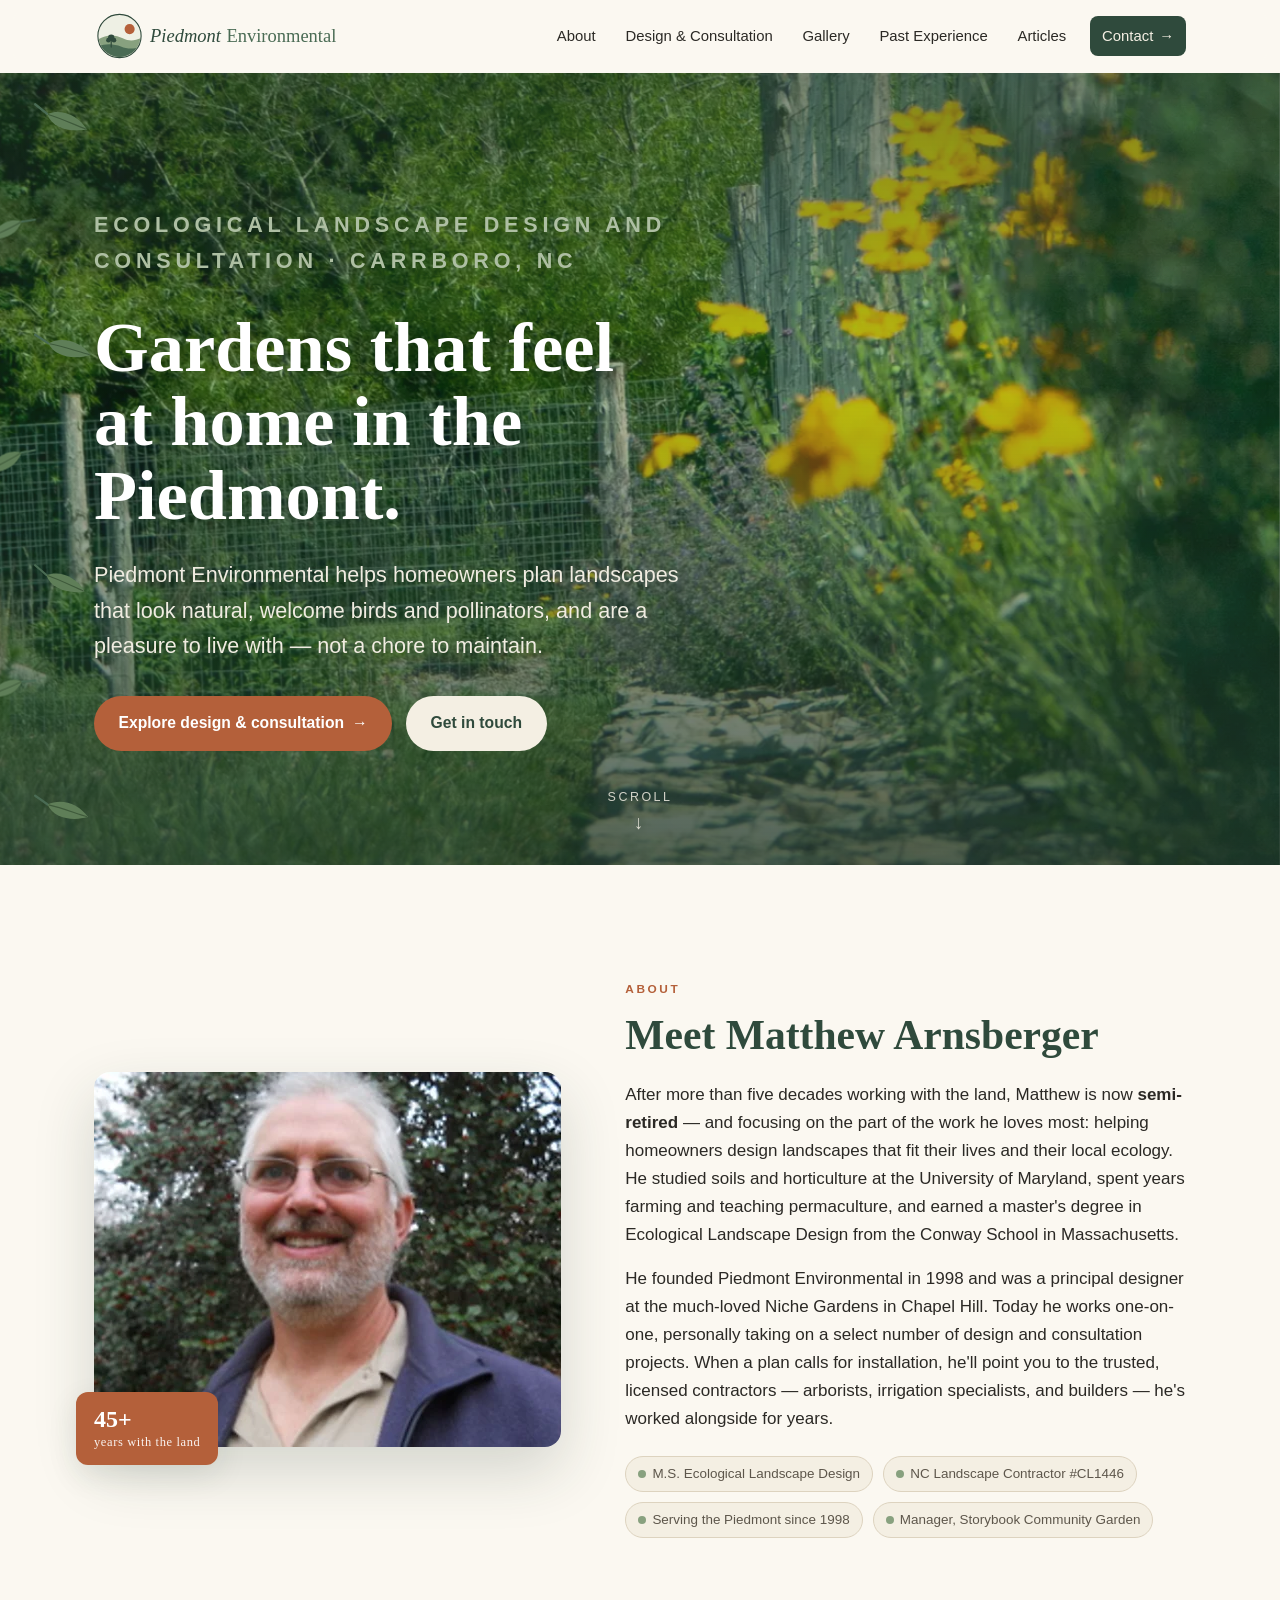
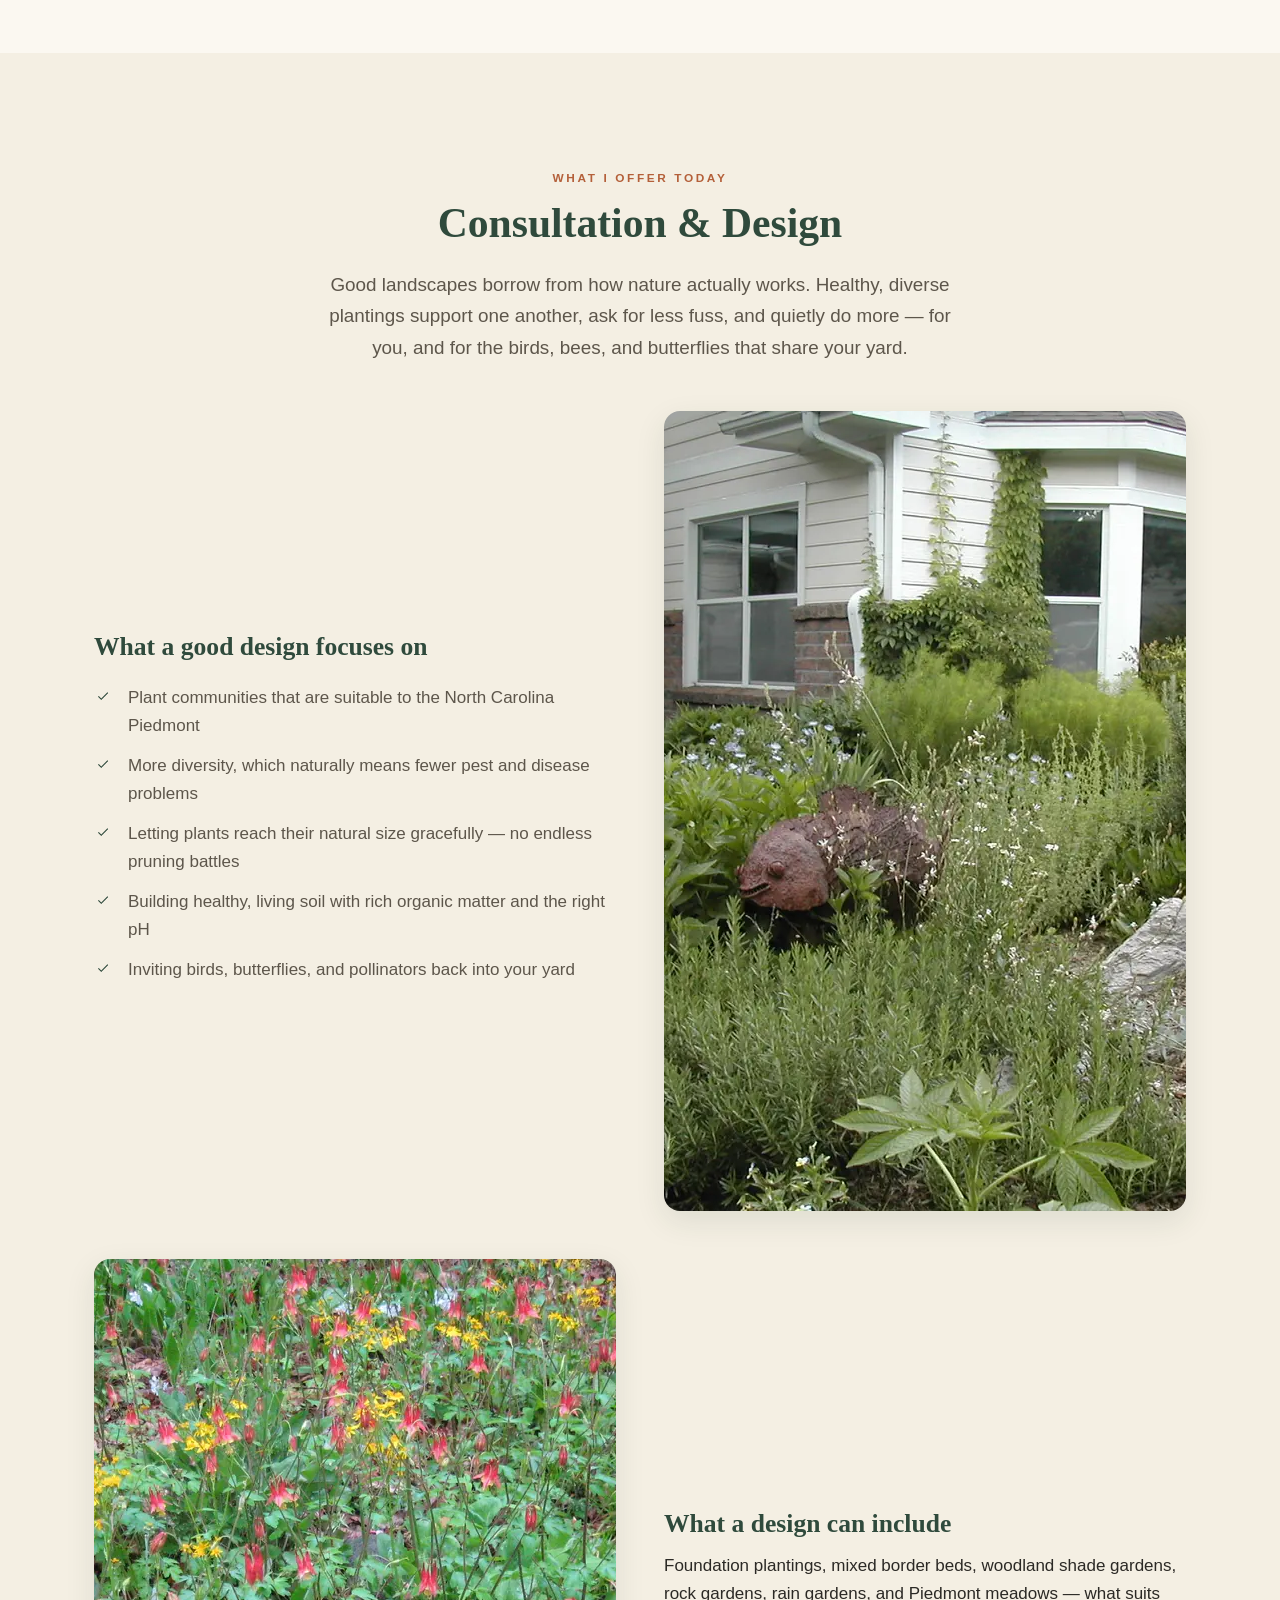
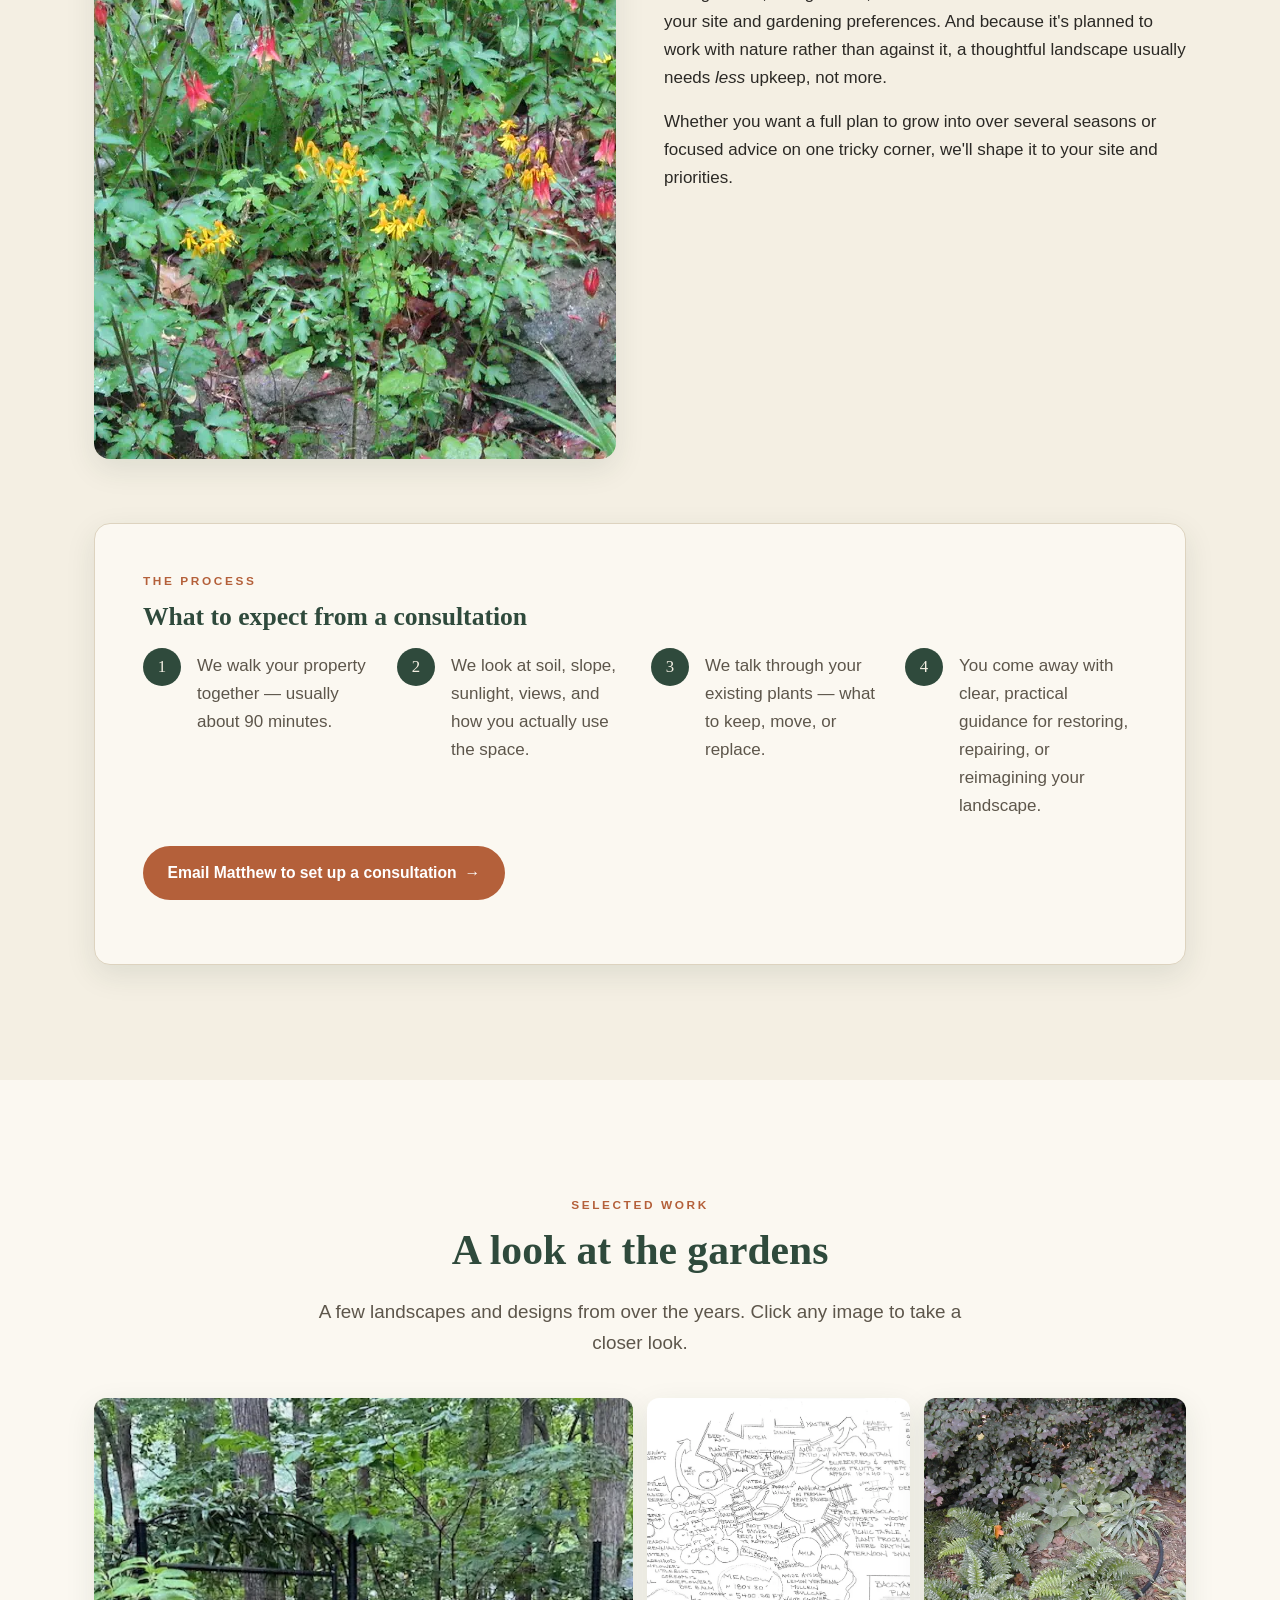
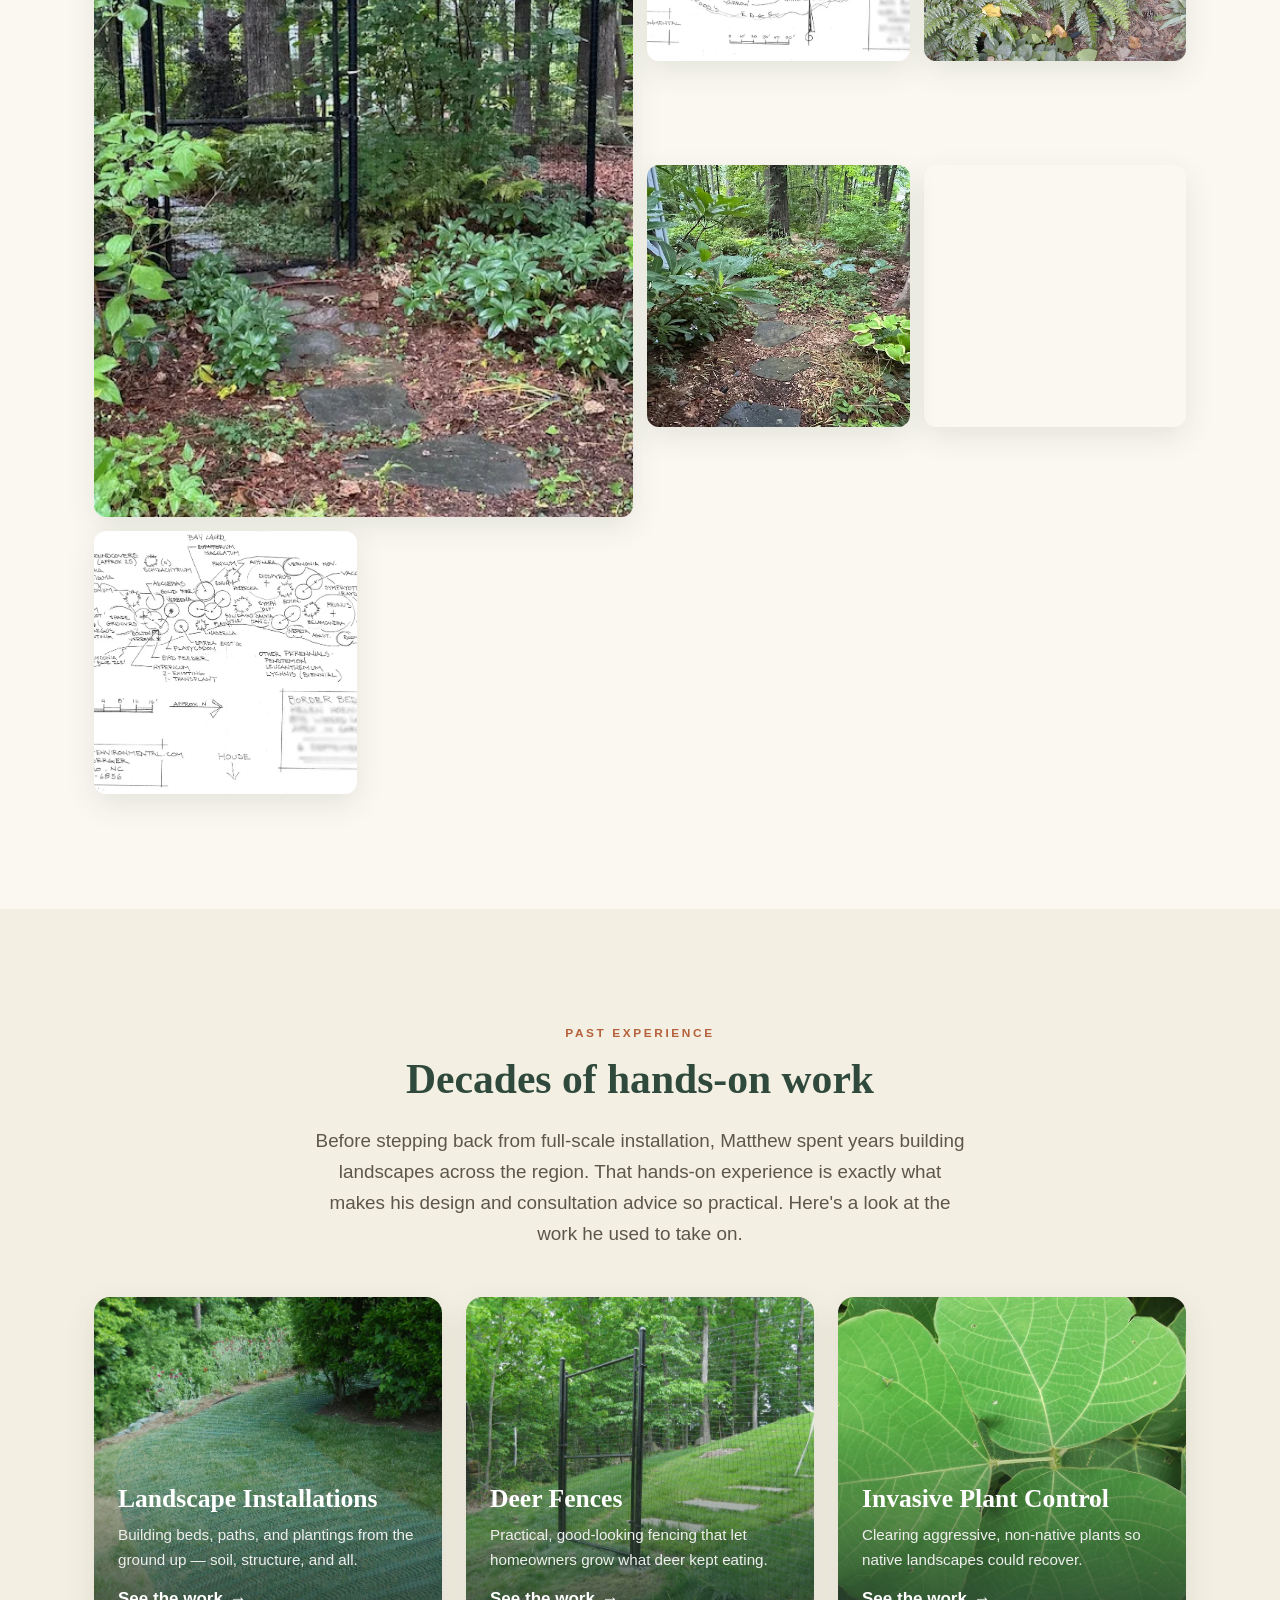
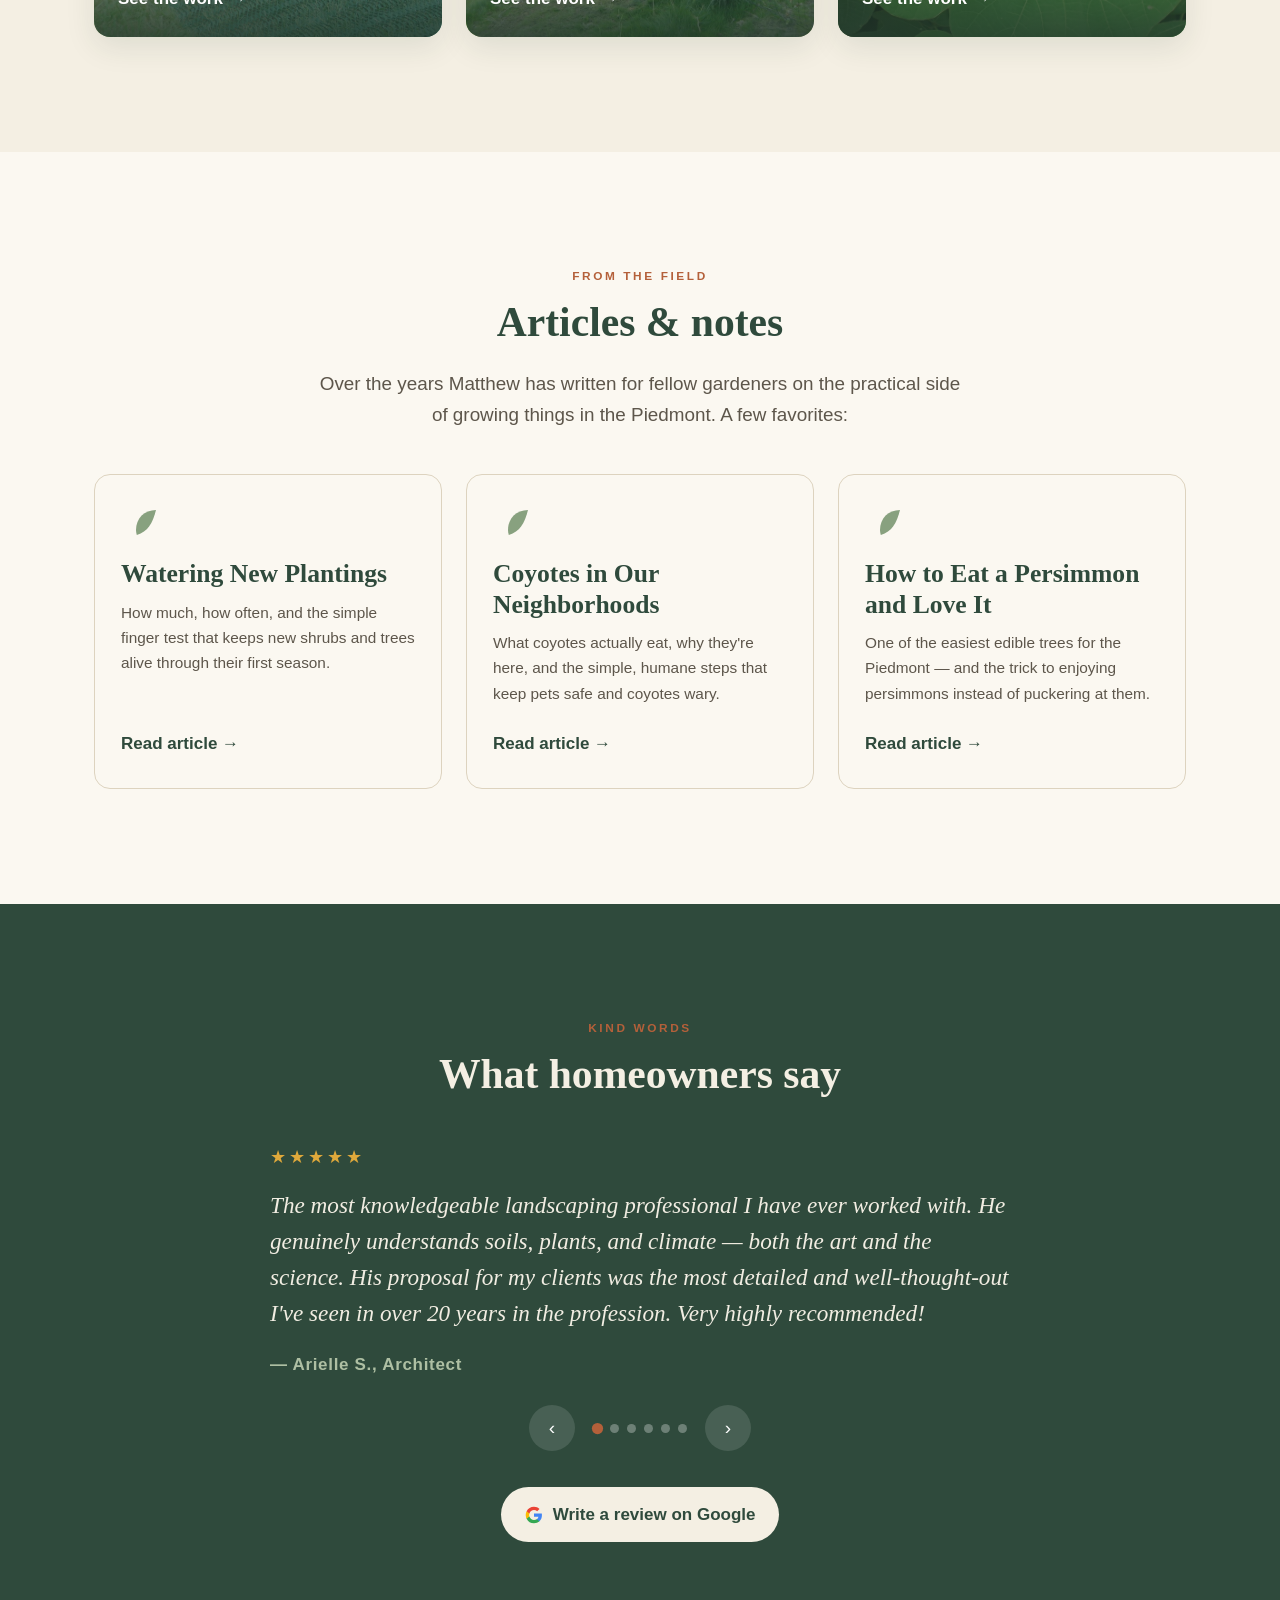
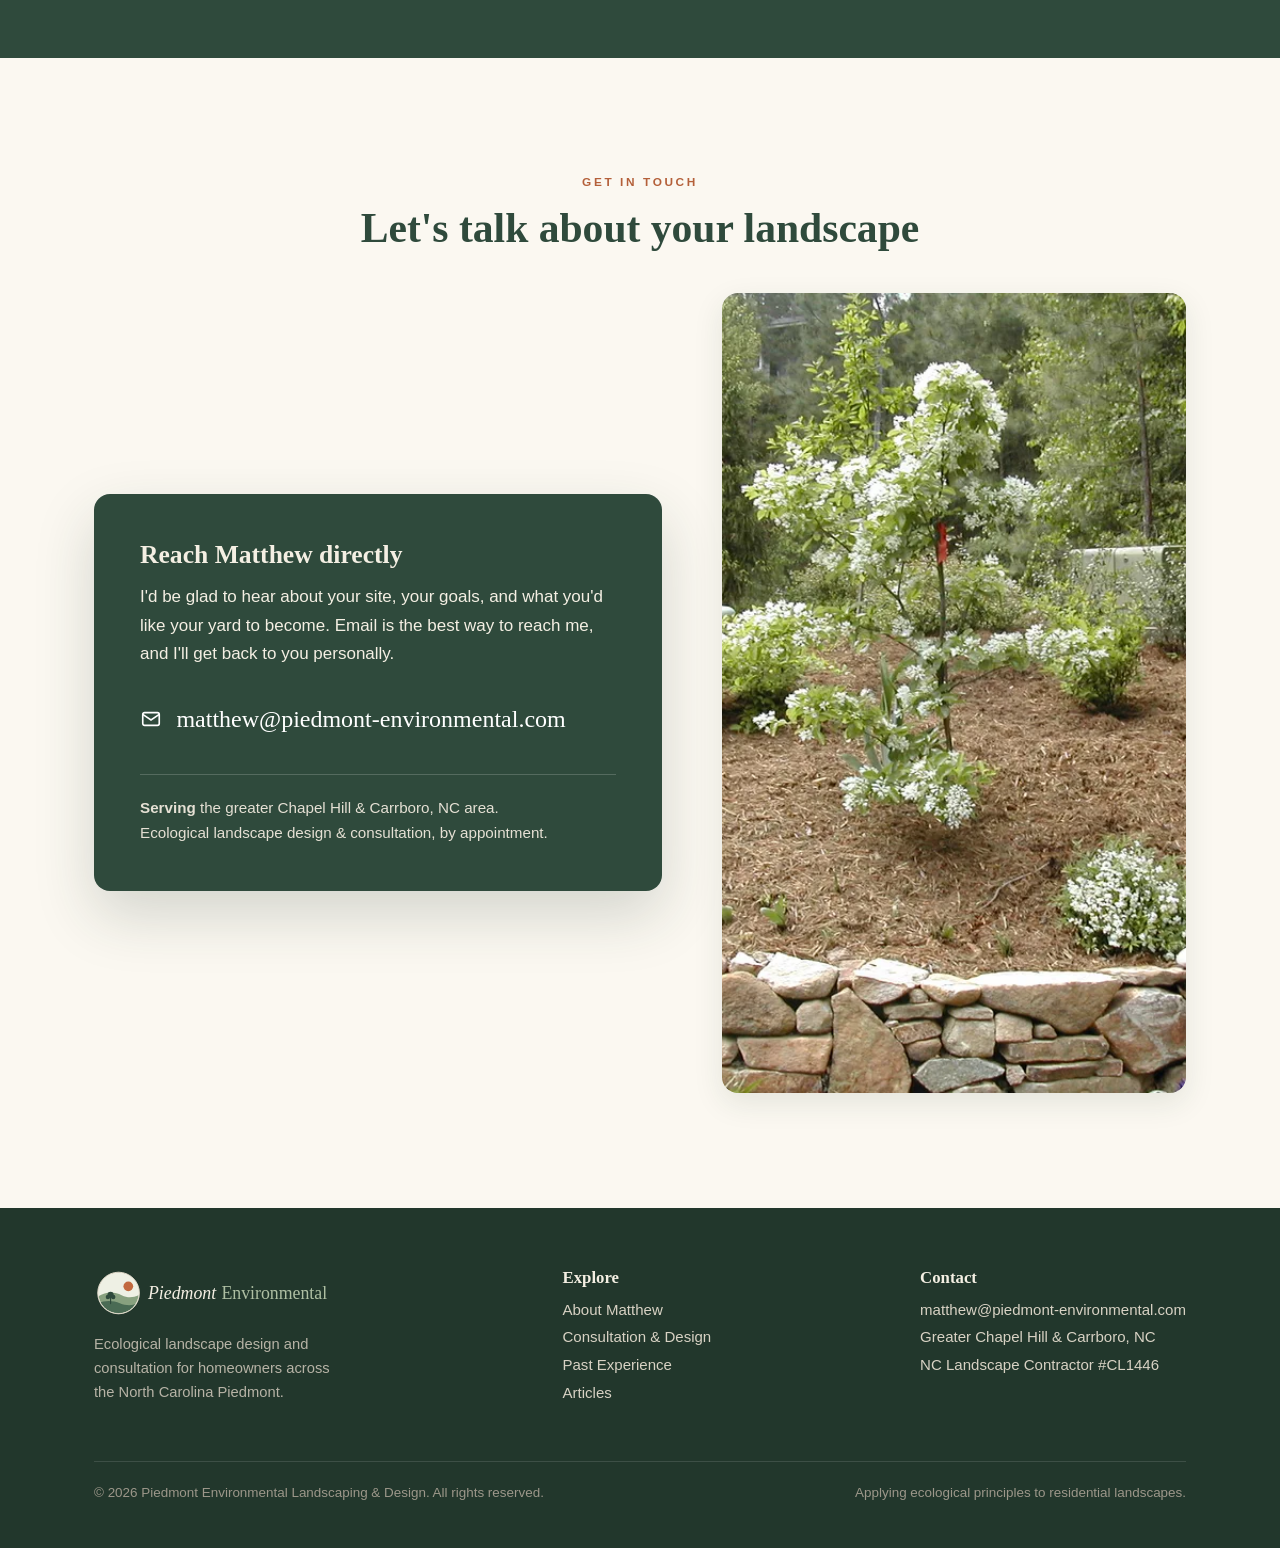
==== commit b7afb4af: "Text and image updates. Added CNAME file for the domain." ====
--- a/index.html
+++ b/index.html
@@ -26,53 +26,158 @@
           d="M34 -10 C 28 30 44 55 36 95 C 28 135 44 160 36 200 C 28 240 44 265 36 305 C 28 345 44 370 36 410 C 28 450 44 475 36 515 C 28 555 44 580 36 620 C 28 660 44 685 36 725 C 30 760 34 790 36 820"
         />
         <g class="vine-leaves" fill="#5f7e58">
-          <g class="vine-leaf-pos" data-y="95" transform="translate(36,95) rotate(26) scale(1.05)">
+          <g
+            class="vine-leaf-pos"
+            data-y="95"
+            transform="translate(36,95) rotate(26) scale(1.05)"
+          >
             <g class="vine-leaf">
-              <path d="M0 0 C 5 1 9 2 13 3" fill="none" stroke="#4a6b54" stroke-width="2" stroke-linecap="round" />
+              <path
+                d="M0 0 C 5 1 9 2 13 3"
+                fill="none"
+                stroke="#4a6b54"
+                stroke-width="2"
+                stroke-linecap="round"
+              />
               <path d="M13 3 C 22 -7 38 -8 50 0 C 38 9 22 12 13 3 Z" />
-              <path d="M14 3 C 26 1 40 1 49 0" fill="none" stroke="#3f5a3b" stroke-width="1" />
+              <path
+                d="M14 3 C 26 1 40 1 49 0"
+                fill="none"
+                stroke="#3f5a3b"
+                stroke-width="1"
+              />
             </g>
           </g>
-          <g class="vine-leaf-pos" data-y="200" transform="translate(36,200) rotate(158) scale(0.92)">
+          <g
+            class="vine-leaf-pos"
+            data-y="200"
+            transform="translate(36,200) rotate(158) scale(0.92)"
+          >
             <g class="vine-leaf">
-              <path d="M0 0 C 5 1 9 2 13 3" fill="none" stroke="#4a6b54" stroke-width="2" stroke-linecap="round" />
+              <path
+                d="M0 0 C 5 1 9 2 13 3"
+                fill="none"
+                stroke="#4a6b54"
+                stroke-width="2"
+                stroke-linecap="round"
+              />
               <path d="M13 3 C 22 -7 38 -8 50 0 C 38 9 22 12 13 3 Z" />
-              <path d="M14 3 C 26 1 40 1 49 0" fill="none" stroke="#3f5a3b" stroke-width="1" />
+              <path
+                d="M14 3 C 26 1 40 1 49 0"
+                fill="none"
+                stroke="#3f5a3b"
+                stroke-width="1"
+              />
             </g>
           </g>
-          <g class="vine-leaf-pos" data-y="305" transform="translate(36,305) rotate(20) scale(1.08)">
+          <g
+            class="vine-leaf-pos"
+            data-y="305"
+            transform="translate(36,305) rotate(20) scale(1.08)"
+          >
             <g class="vine-leaf">
-              <path d="M0 0 C 5 1 9 2 13 3" fill="none" stroke="#4a6b54" stroke-width="2" stroke-linecap="round" />
+              <path
+                d="M0 0 C 5 1 9 2 13 3"
+                fill="none"
+                stroke="#4a6b54"
+                stroke-width="2"
+                stroke-linecap="round"
+              />
               <path d="M13 3 C 22 -7 38 -8 50 0 C 38 9 22 12 13 3 Z" />
-              <path d="M14 3 C 26 1 40 1 49 0" fill="none" stroke="#3f5a3b" stroke-width="1" />
+              <path
+                d="M14 3 C 26 1 40 1 49 0"
+                fill="none"
+                stroke="#3f5a3b"
+                stroke-width="1"
+              />
             </g>
           </g>
-          <g class="vine-leaf-pos" data-y="410" transform="translate(36,410) rotate(156) scale(0.96)">
+          <g
+            class="vine-leaf-pos"
+            data-y="410"
+            transform="translate(36,410) rotate(156) scale(0.96)"
+          >
             <g class="vine-leaf">
-              <path d="M0 0 C 5 1 9 2 13 3" fill="none" stroke="#4a6b54" stroke-width="2" stroke-linecap="round" />
+              <path
+                d="M0 0 C 5 1 9 2 13 3"
+                fill="none"
+                stroke="#4a6b54"
+                stroke-width="2"
+                stroke-linecap="round"
+              />
               <path d="M13 3 C 22 -7 38 -8 50 0 C 38 9 22 12 13 3 Z" />
-              <path d="M14 3 C 26 1 40 1 49 0" fill="none" stroke="#3f5a3b" stroke-width="1" />
+              <path
+                d="M14 3 C 26 1 40 1 49 0"
+                fill="none"
+                stroke="#3f5a3b"
+                stroke-width="1"
+              />
             </g>
           </g>
-          <g class="vine-leaf-pos" data-y="515" transform="translate(36,515) rotate(28) scale(1.02)">
+          <g
+            class="vine-leaf-pos"
+            data-y="515"
+            transform="translate(36,515) rotate(28) scale(1.02)"
+          >
             <g class="vine-leaf">
-              <path d="M0 0 C 5 1 9 2 13 3" fill="none" stroke="#4a6b54" stroke-width="2" stroke-linecap="round" />
+              <path
+                d="M0 0 C 5 1 9 2 13 3"
+                fill="none"
+                stroke="#4a6b54"
+                stroke-width="2"
+                stroke-linecap="round"
+              />
               <path d="M13 3 C 22 -7 38 -8 50 0 C 38 9 22 12 13 3 Z" />
-              <path d="M14 3 C 26 1 40 1 49 0" fill="none" stroke="#3f5a3b" stroke-width="1" />
+              <path
+                d="M14 3 C 26 1 40 1 49 0"
+                fill="none"
+                stroke="#3f5a3b"
+                stroke-width="1"
+              />
             </g>
           </g>
-          <g class="vine-leaf-pos" data-y="620" transform="translate(36,620) rotate(162) scale(0.9)">
+          <g
+            class="vine-leaf-pos"
+            data-y="620"
+            transform="translate(36,620) rotate(162) scale(0.9)"
+          >
             <g class="vine-leaf">
-              <path d="M0 0 C 5 1 9 2 13 3" fill="none" stroke="#4a6b54" stroke-width="2" stroke-linecap="round" />
+              <path
+                d="M0 0 C 5 1 9 2 13 3"
+                fill="none"
+                stroke="#4a6b54"
+                stroke-width="2"
+                stroke-linecap="round"
+              />
               <path d="M13 3 C 22 -7 38 -8 50 0 C 38 9 22 12 13 3 Z" />
-              <path d="M14 3 C 26 1 40 1 49 0" fill="none" stroke="#3f5a3b" stroke-width="1" />
+              <path
+                d="M14 3 C 26 1 40 1 49 0"
+                fill="none"
+                stroke="#3f5a3b"
+                stroke-width="1"
+              />
             </g>
           </g>
-          <g class="vine-leaf-pos" data-y="725" transform="translate(36,725) rotate(22) scale(1.04)">
+          <g
+            class="vine-leaf-pos"
+            data-y="725"
+            transform="translate(36,725) rotate(22) scale(1.04)"
+          >
             <g class="vine-leaf">
-              <path d="M0 0 C 5 1 9 2 13 3" fill="none" stroke="#4a6b54" stroke-width="2" stroke-linecap="round" />
+              <path
+                d="M0 0 C 5 1 9 2 13 3"
+                fill="none"
+                stroke="#4a6b54"
+                stroke-width="2"
+                stroke-linecap="round"
+              />
               <path d="M13 3 C 22 -7 38 -8 50 0 C 38 9 22 12 13 3 Z" />
-              <path d="M14 3 C 26 1 40 1 49 0" fill="none" stroke="#3f5a3b" stroke-width="1" />
+              <path
+                d="M14 3 C 26 1 40 1 49 0"
+                fill="none"
+                stroke="#3f5a3b"
+                stroke-width="1"
+              />
             </g>
           </g>
         </g>
@@ -156,7 +261,7 @@
                 decoding="async"
               />
               <div class="about-badge">
-                <b>30+</b><span>years with the land</span>
+                <b>45+</b><span>years with the land</span>
               </div>
             </div>
             <div class="about-text reveal d1">
@@ -211,7 +316,7 @@
               <h3>What a good design focuses on</h3>
               <ul class="tick-list">
                 <li>
-                  Plant communities that truly belong in the North Carolina
+                  Plant communities that are suitable to the North Carolina
                   Piedmont
                 </li>
                 <li>
@@ -248,15 +353,15 @@
               <h3>What a design can include</h3>
               <p>
                 Foundation plantings, mixed border beds, woodland shade gardens,
-                rock gardens, rain gardens, and Piedmont meadows — whatever
-                suits your site and how you live. And because it's planned to
+                rock gardens, rain gardens, and Piedmont meadows — what suits
+                your site and gardening preferences. And because it's planned to
                 work with nature rather than against it, a thoughtful landscape
                 usually needs <em>less</em> upkeep, not more.
               </p>
               <p>
                 Whether you want a full plan to grow into over several seasons
-                or focused advice on one tricky corner, we'll shape it around
-                your priorities.
+                or focused advice on one tricky corner, we'll shape it to your
+                site and priorities.
               </p>
             </div>
             <img
@@ -698,7 +803,7 @@
             © <span id="year">2026</span> Piedmont Environmental Landscaping
             &amp; Design. All rights reserved.
           </p>
-          <p>Designed to work with nature, not against it.</p>
+          <p>Applying ecological principles to residential landscapes.</p>
         </div>
       </div>
     </footer>
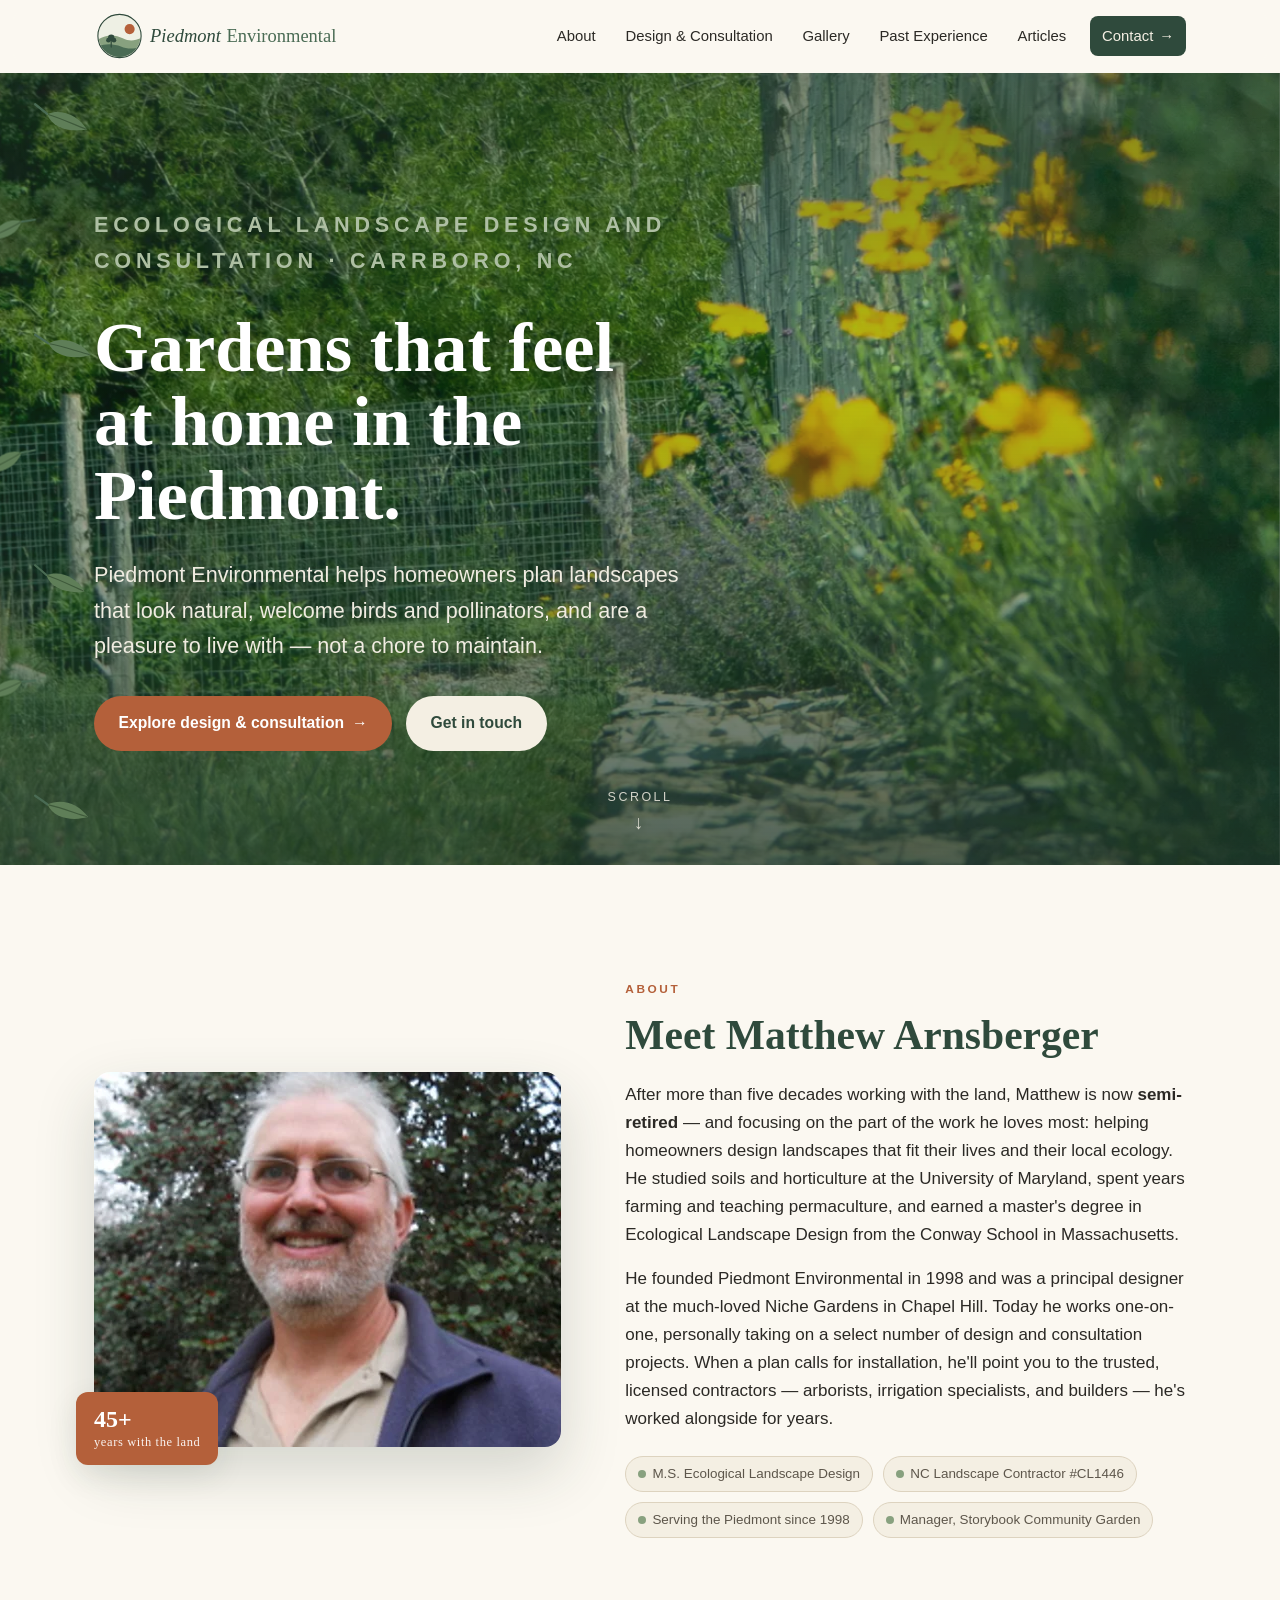
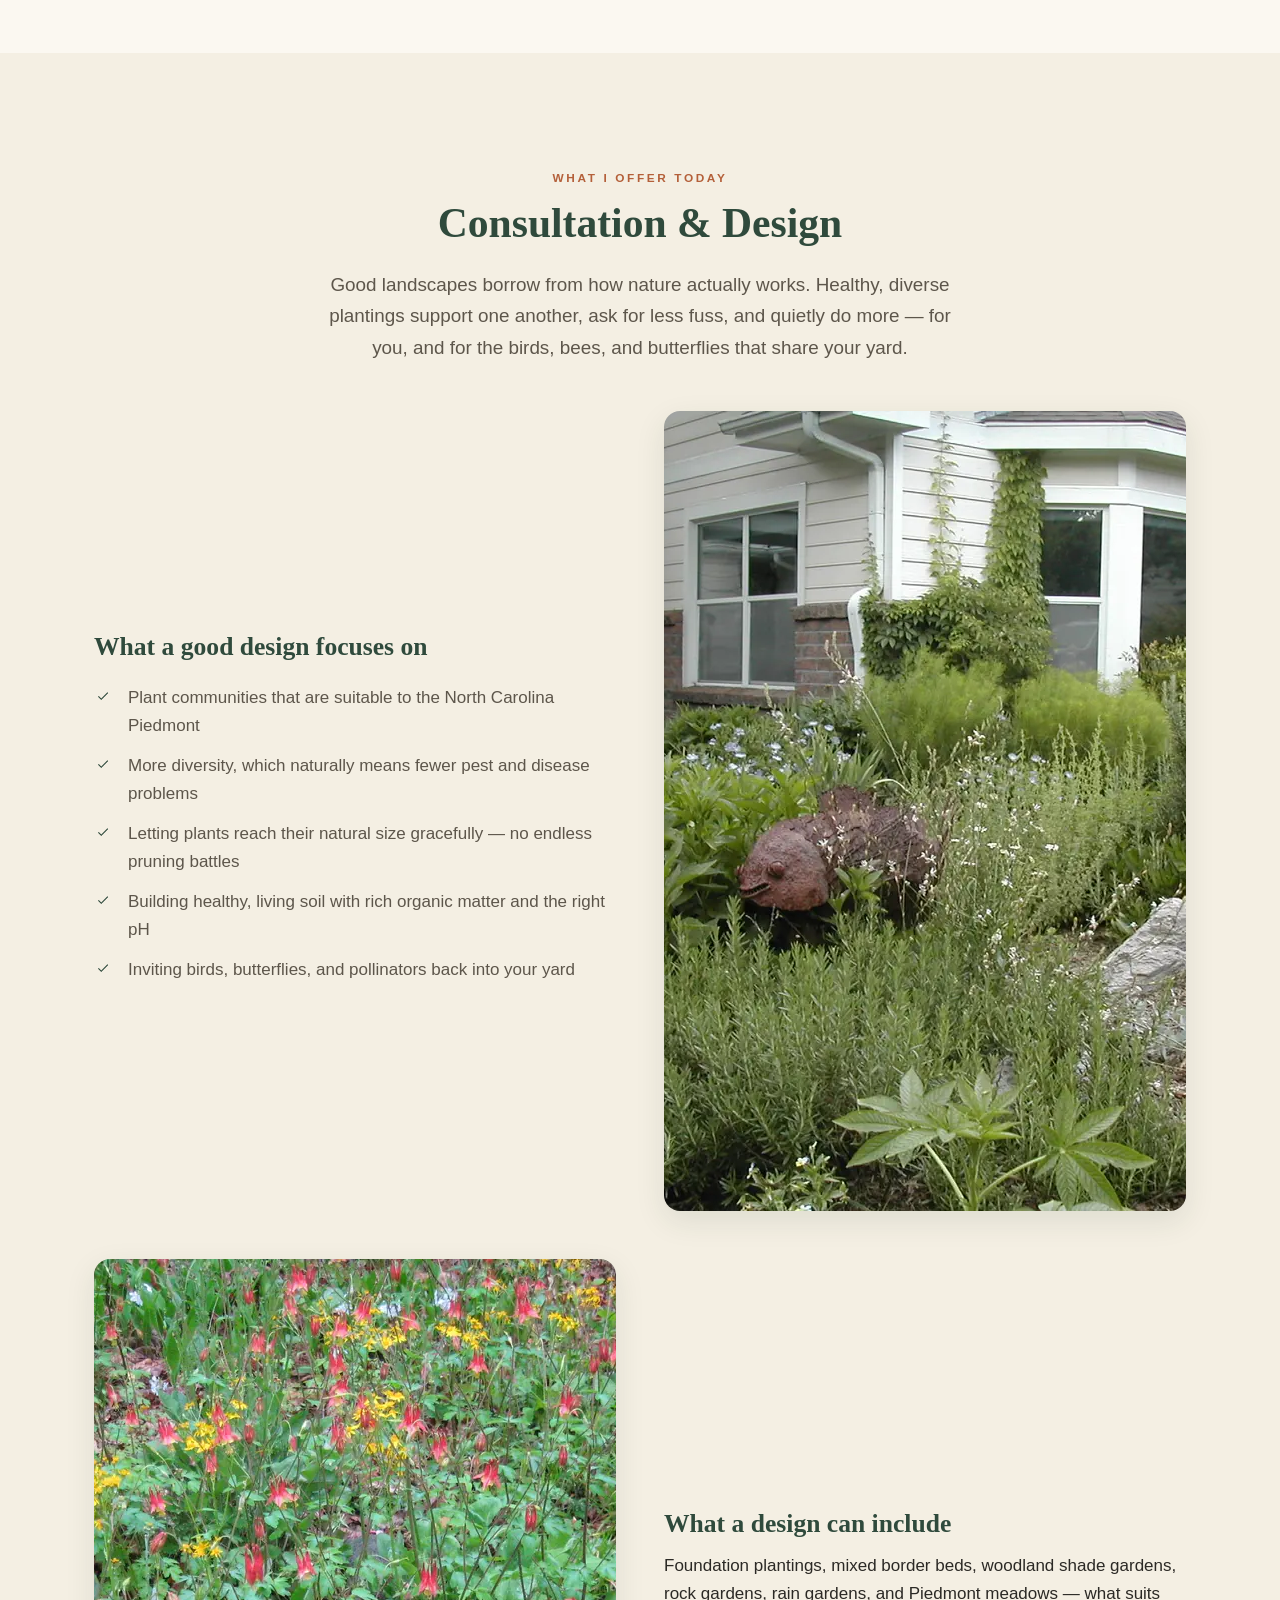
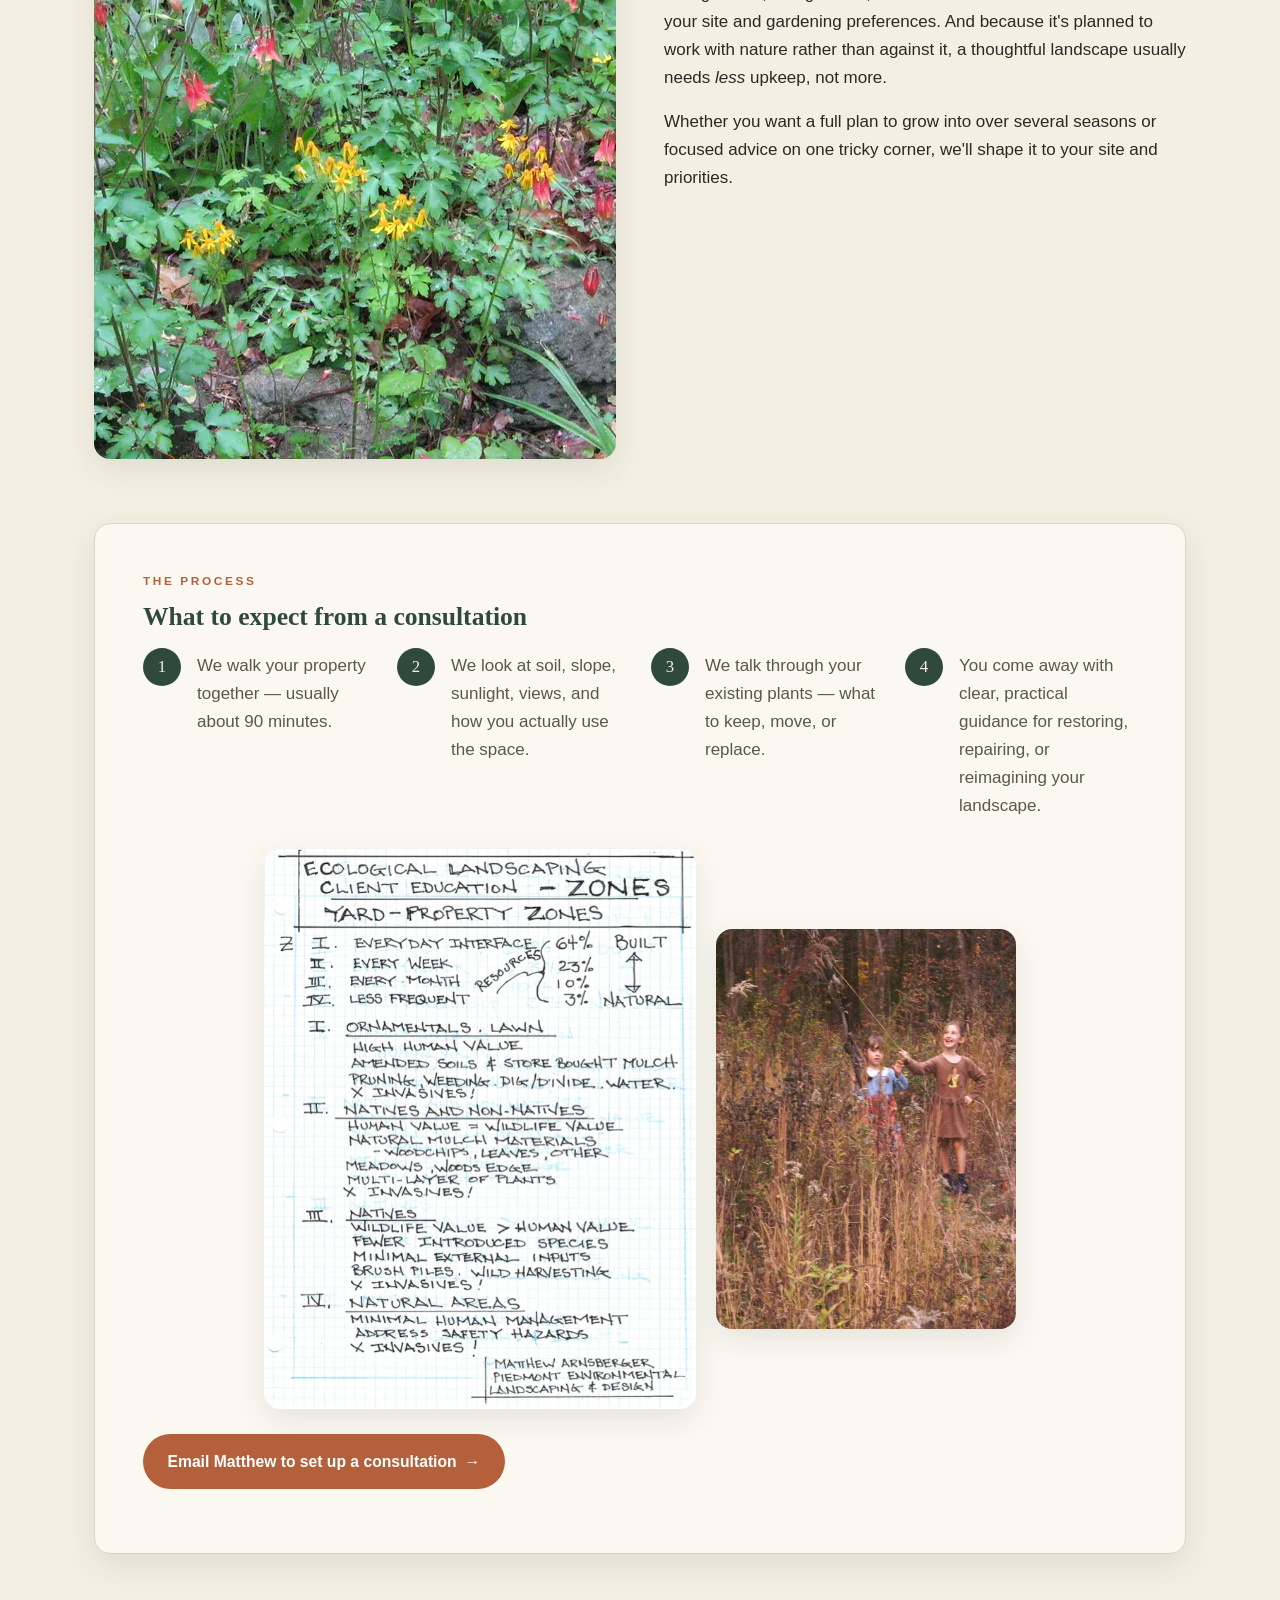
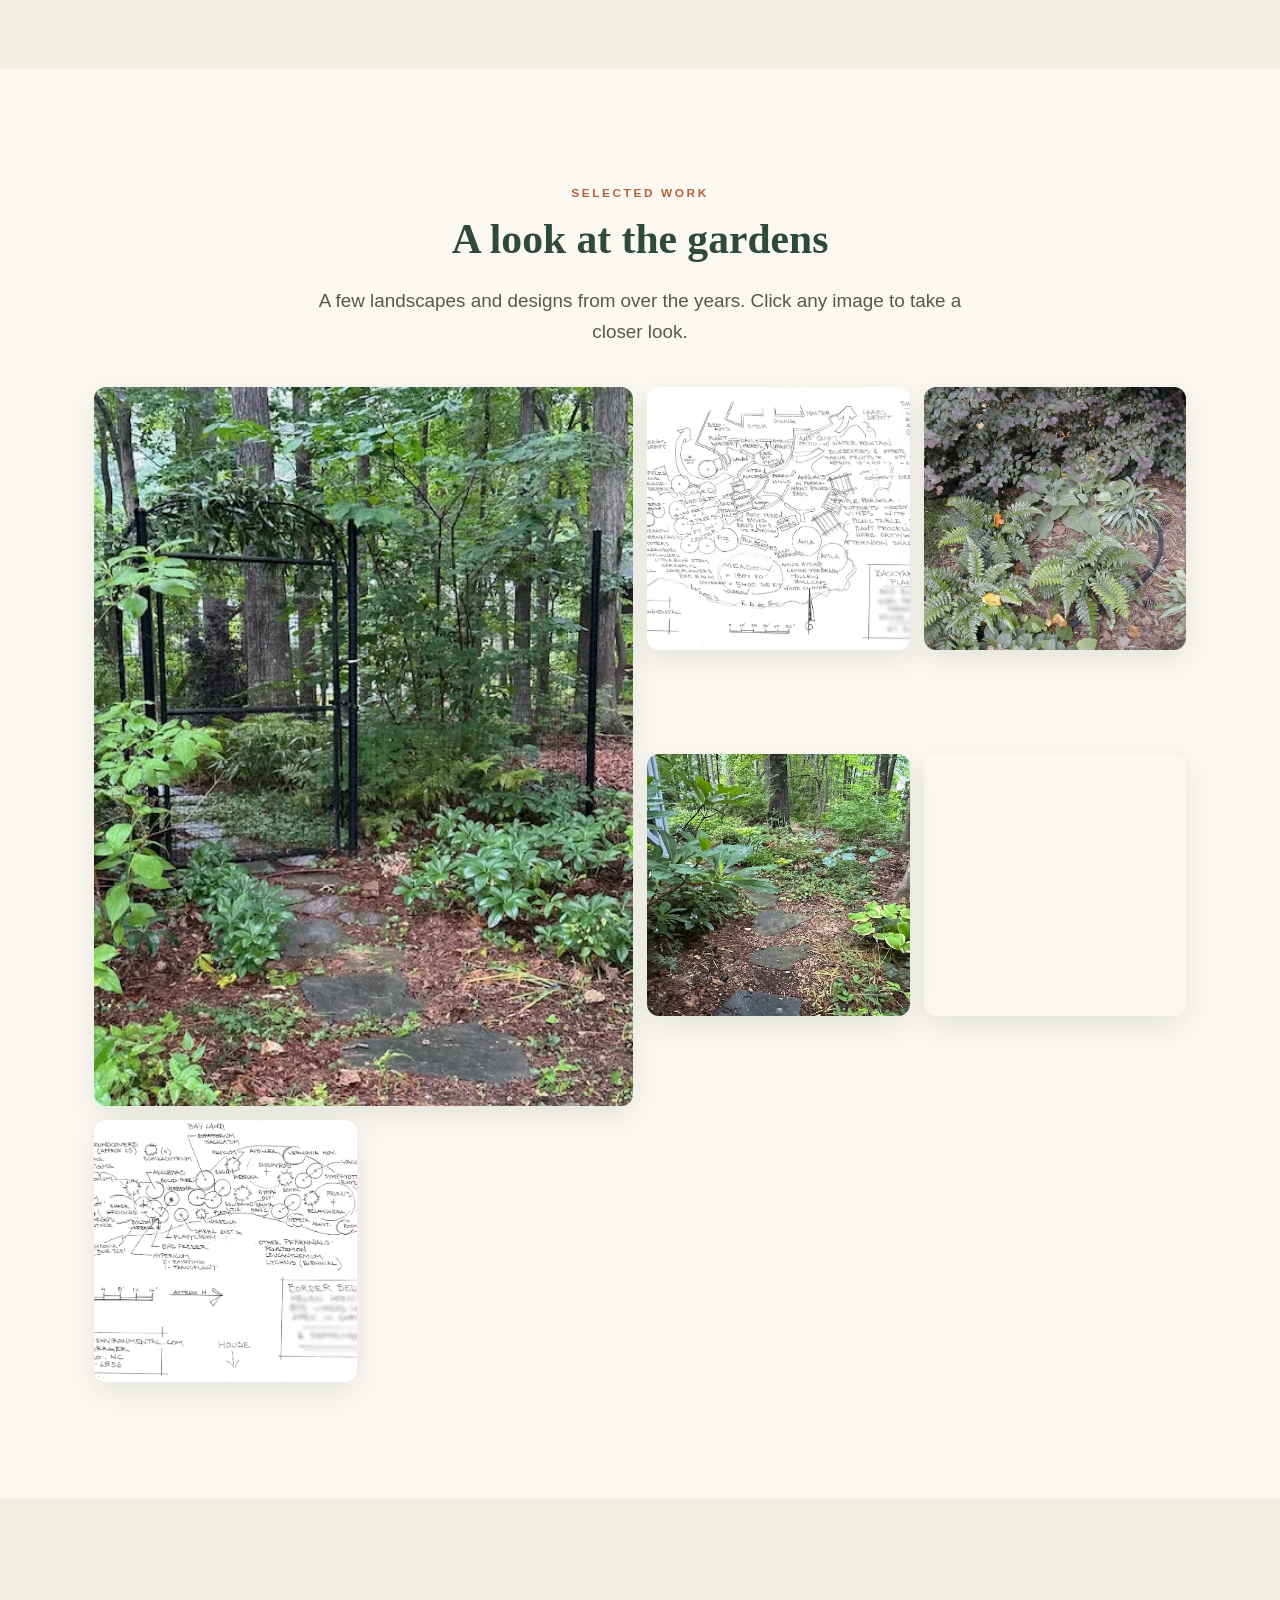
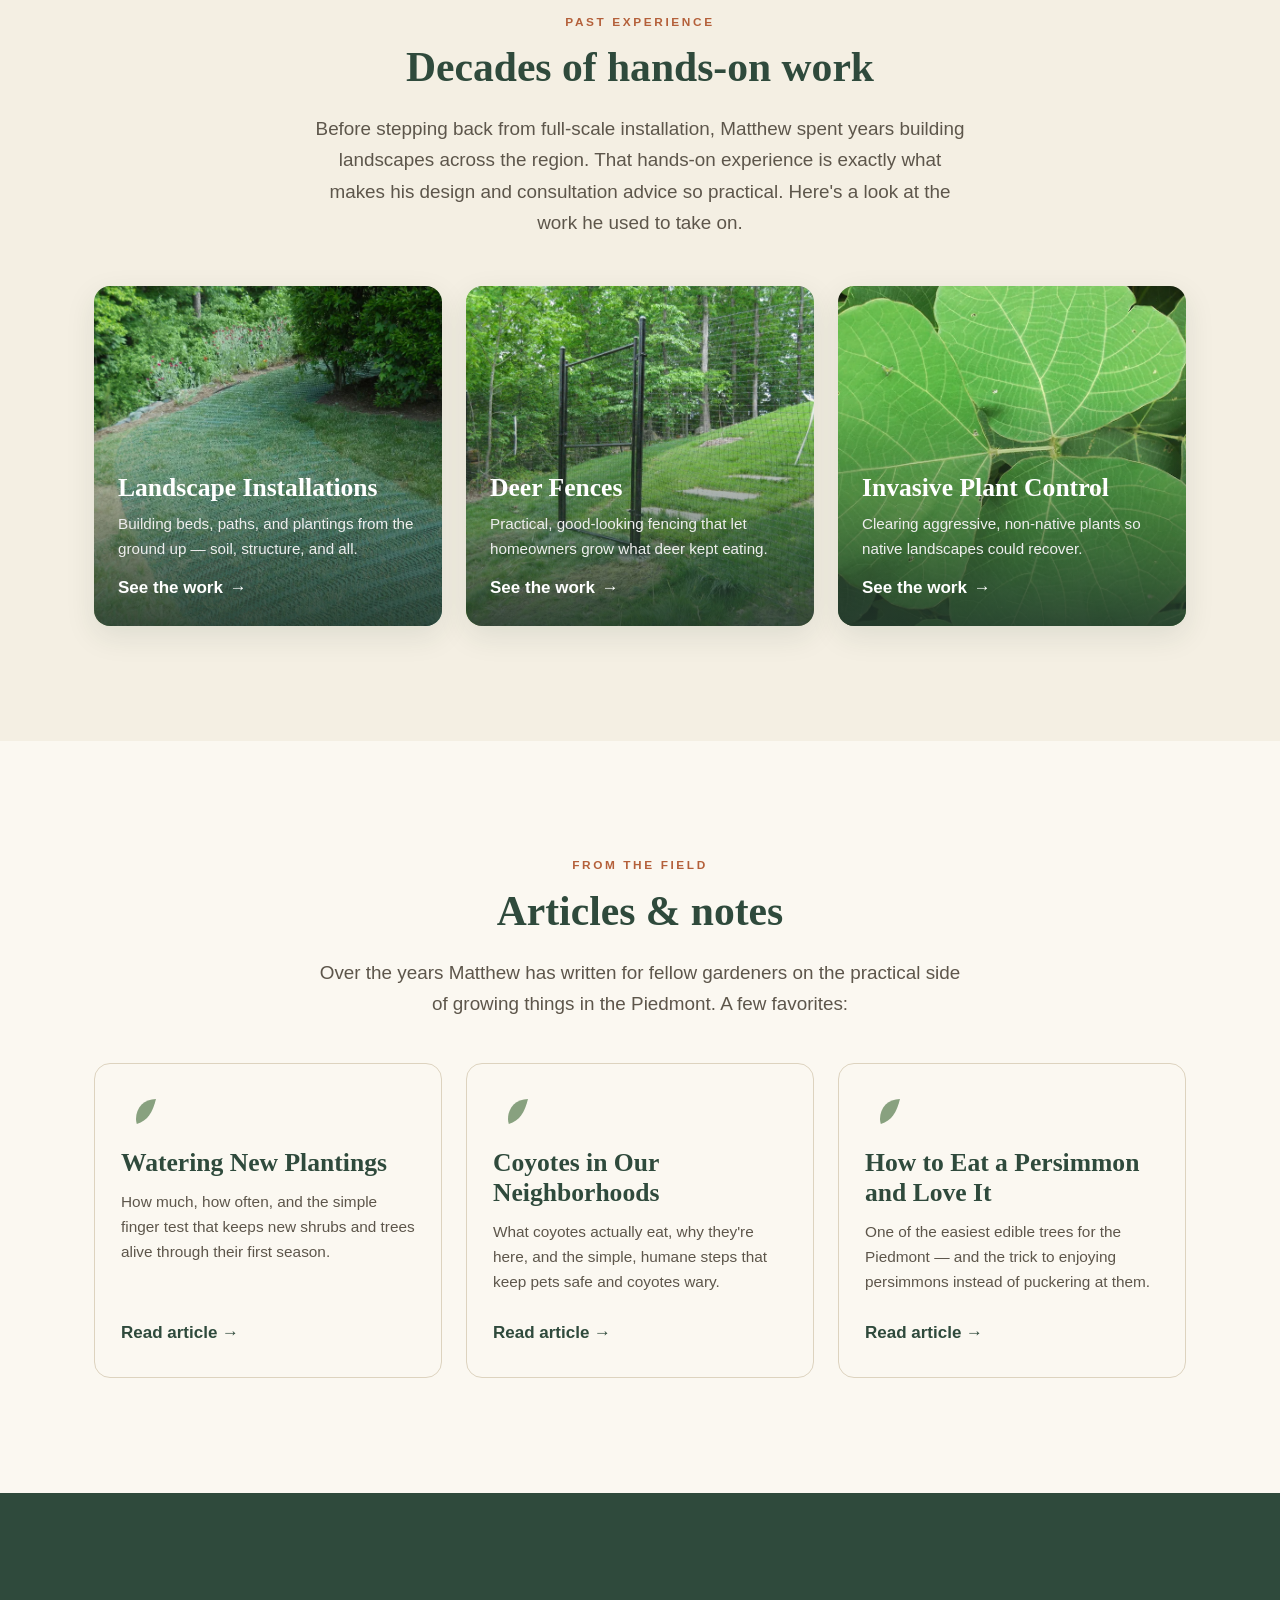
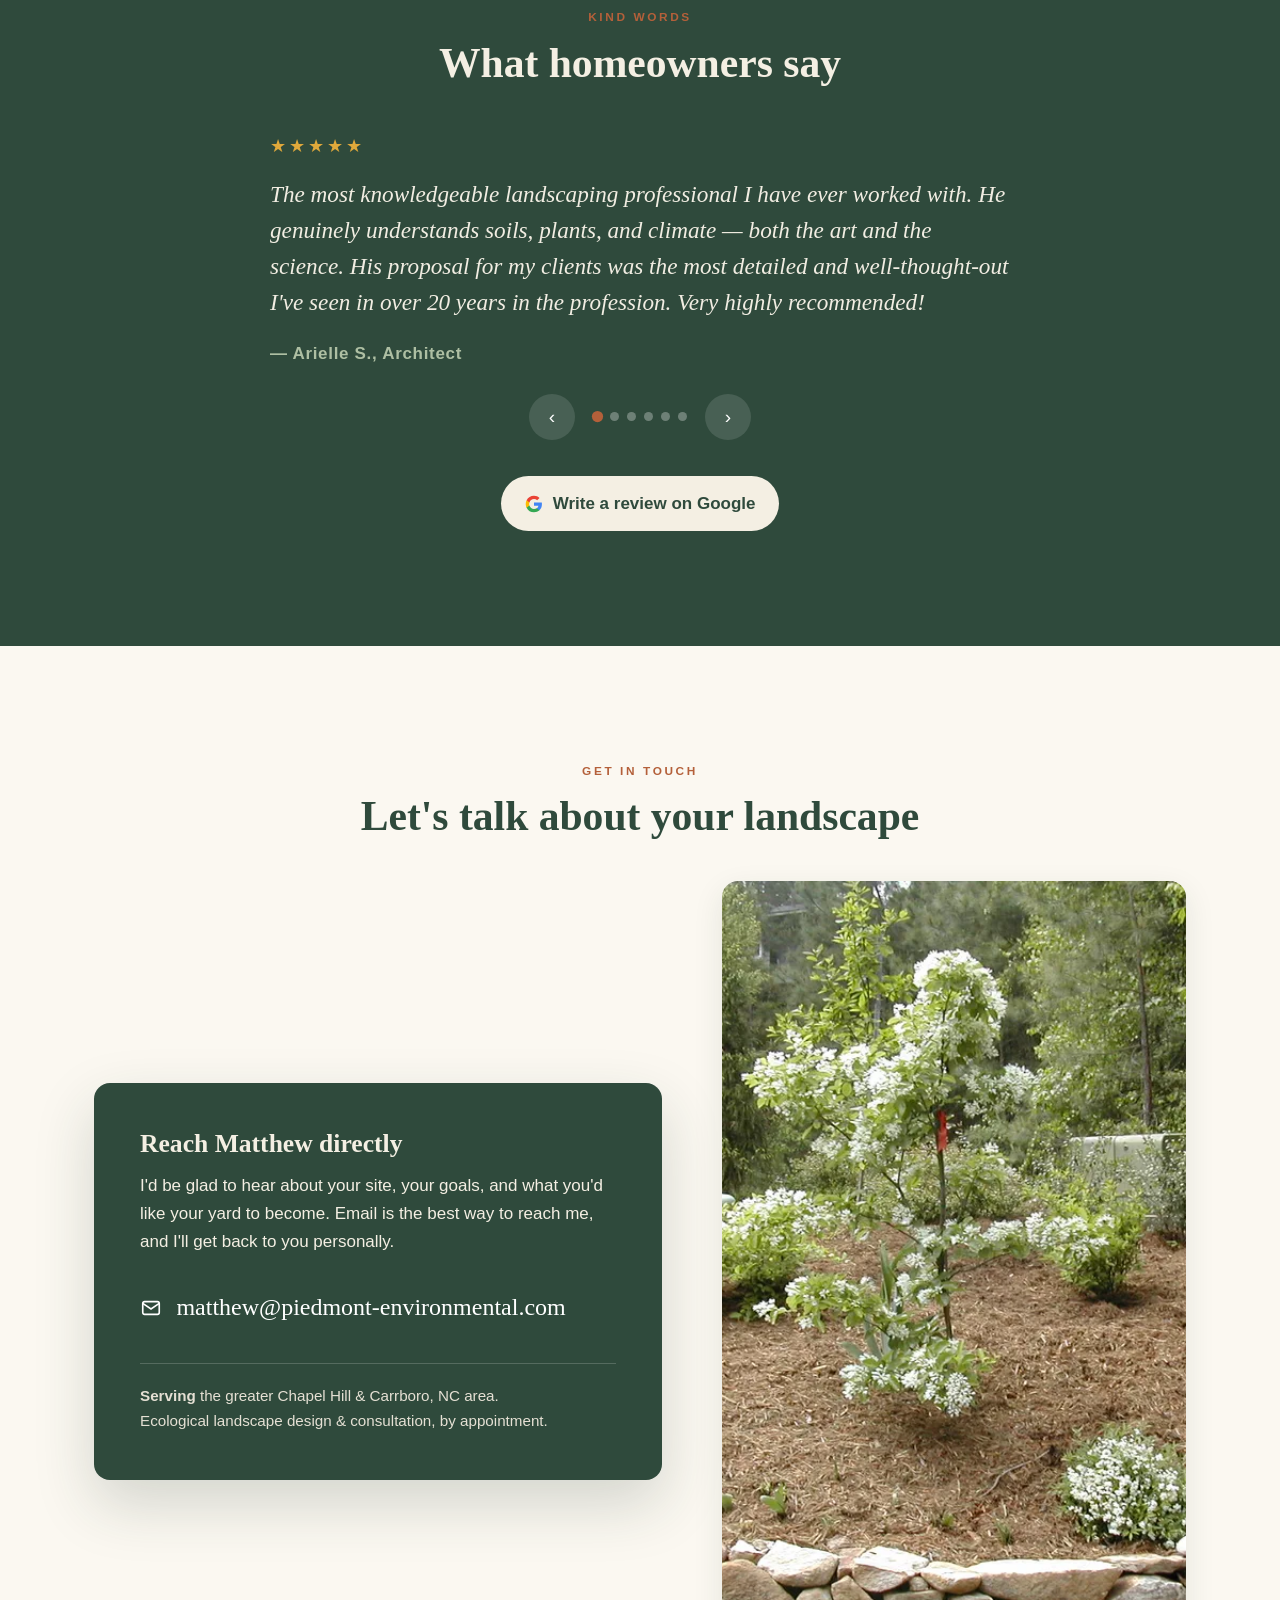
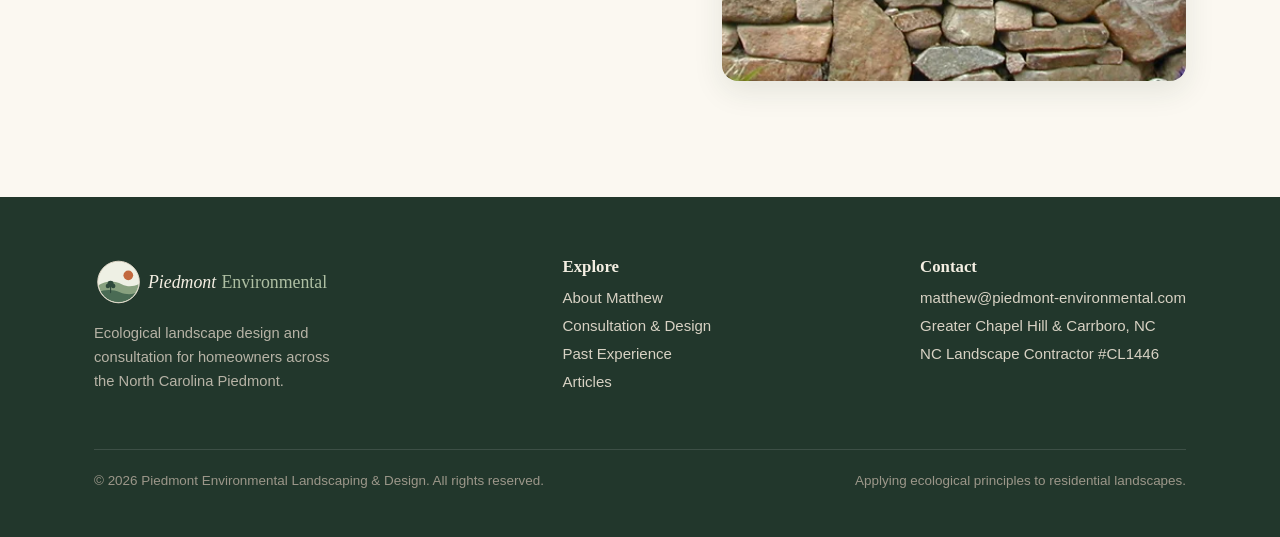
==== commit 69614f17: "Added images to the section "What to expect from a consultation"." ====
--- a/index.html
+++ b/index.html
@@ -395,6 +395,26 @@
                 repairing, or reimagining your landscape.
               </li>
             </ol>
+            <div class="consult-figs reveal">
+              <img
+                class="zones"
+                src="assets/img/consult-zones.webp"
+                alt="A hand-drawn yard-zones map dividing a property into built, natural, and transitional areas"
+                width="612"
+                height="792"
+                loading="lazy"
+                decoding="async"
+              />
+              <img
+                class="photo"
+                src="assets/img/consult-process.webp"
+                alt="Children exploring a restored native meadow"
+                width="600"
+                height="800"
+                loading="lazy"
+                decoding="async"
+              />
+            </div>
             <p style="margin-top: 1.6rem">
               <a class="btn btn--primary" href="#contact"
                 >Email Matthew to set up a consultation
--- a/css/style.css
+++ b/css/style.css
@@ -210,7 +210,15 @@
 .expect ol li::before{content:counter(step);position:absolute;left:0;top:-4px;
   width:38px;height:38px;border-radius:50%;background:var(--green);color:var(--stone);
   font-family:var(--serif);font-size:1.05rem;display:flex;align-items:center;justify-content:center}
-@media (max-width:760px){.svc-grid,.svc-grid.reverse{grid-template-columns:1fr;direction:ltr}}
+.consult-figs{display:flex;gap:20px;margin-top:1.8rem;align-items:center;justify-content:center}
+.consult-figs img{border-radius:var(--radius);box-shadow:var(--shadow);display:block}
+.consult-figs .zones{height:clamp(380px,50vw,560px);width:auto;max-width:100%;
+  object-fit:contain;background:var(--paper)}
+.consult-figs .photo{width:clamp(180px,24vw,300px);aspect-ratio:3/4;height:auto;object-fit:cover}
+@media (max-width:760px){.svc-grid,.svc-grid.reverse{grid-template-columns:1fr;direction:ltr}
+  .consult-figs{flex-direction:column;align-items:stretch}
+  .consult-figs .zones{height:auto;width:100%}
+  .consult-figs .photo{width:100%}}
 
 /* =========================================================
    Gallery + lightbox
